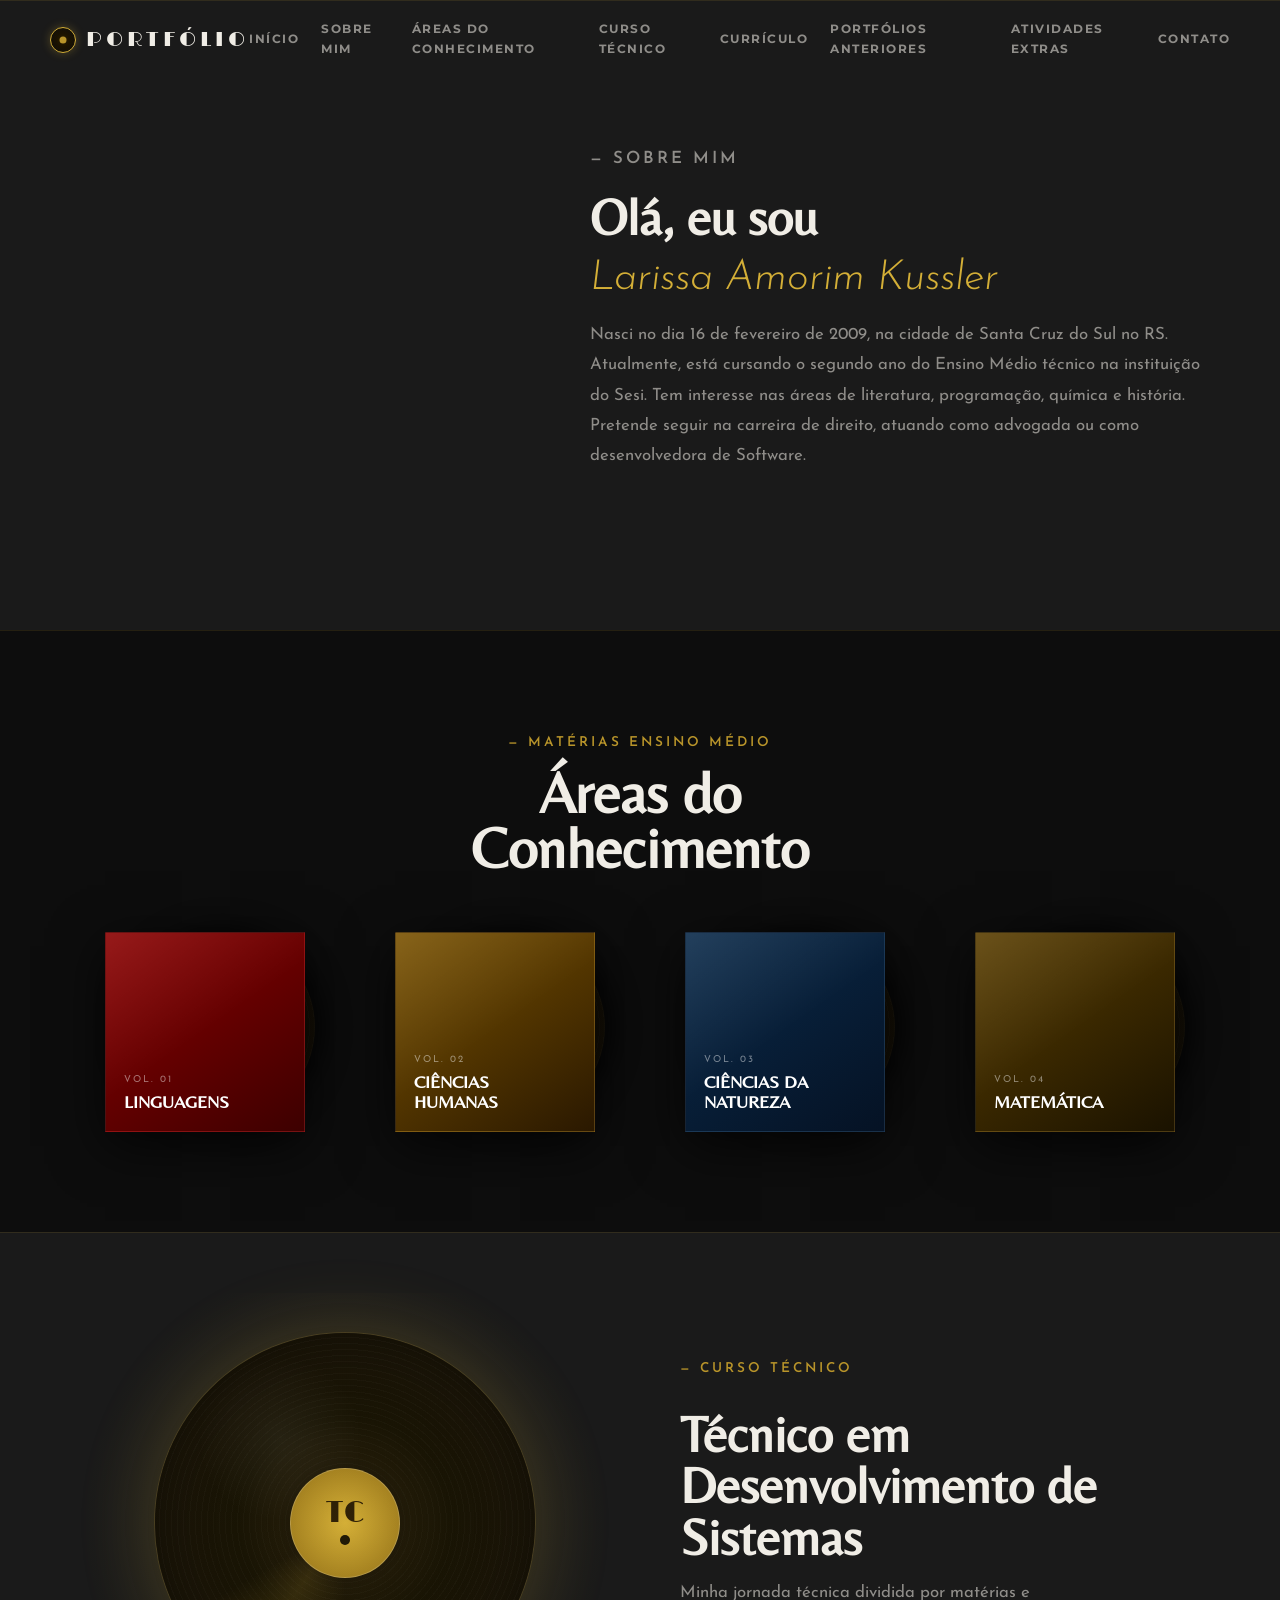
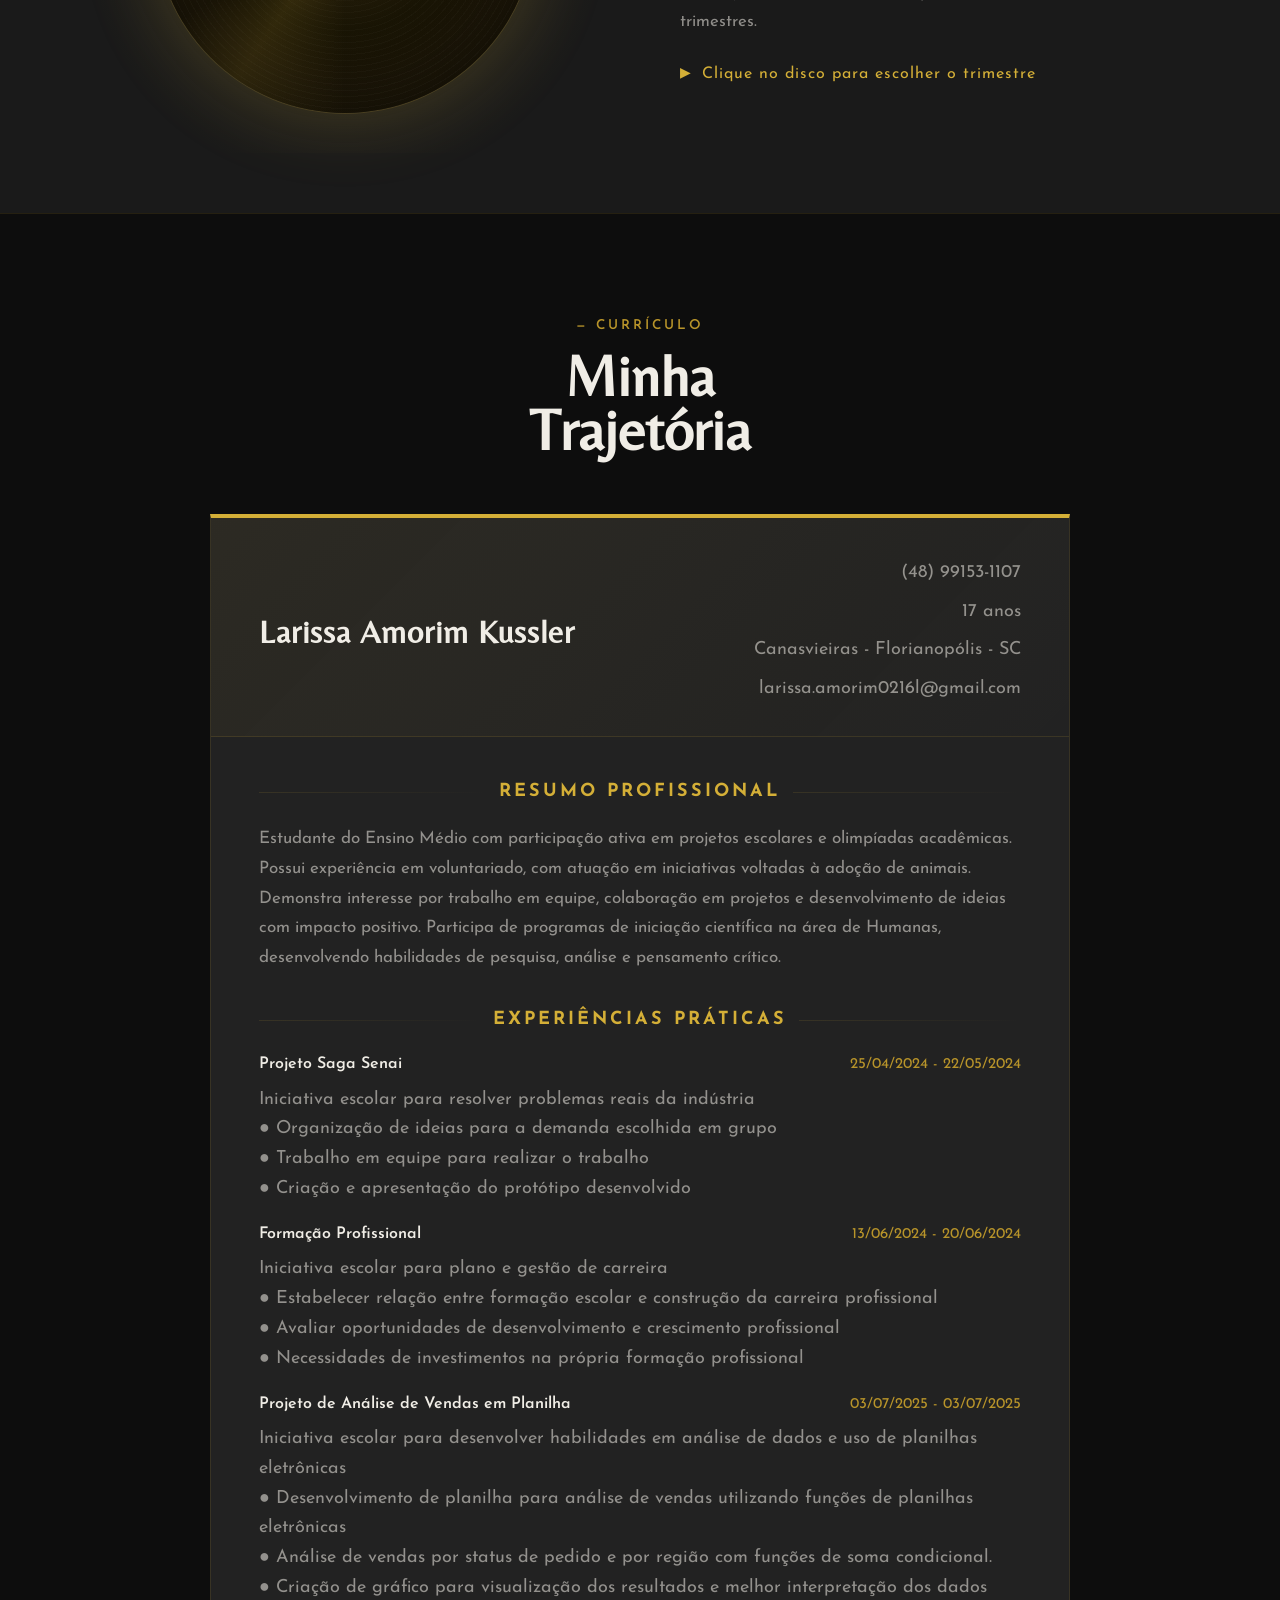
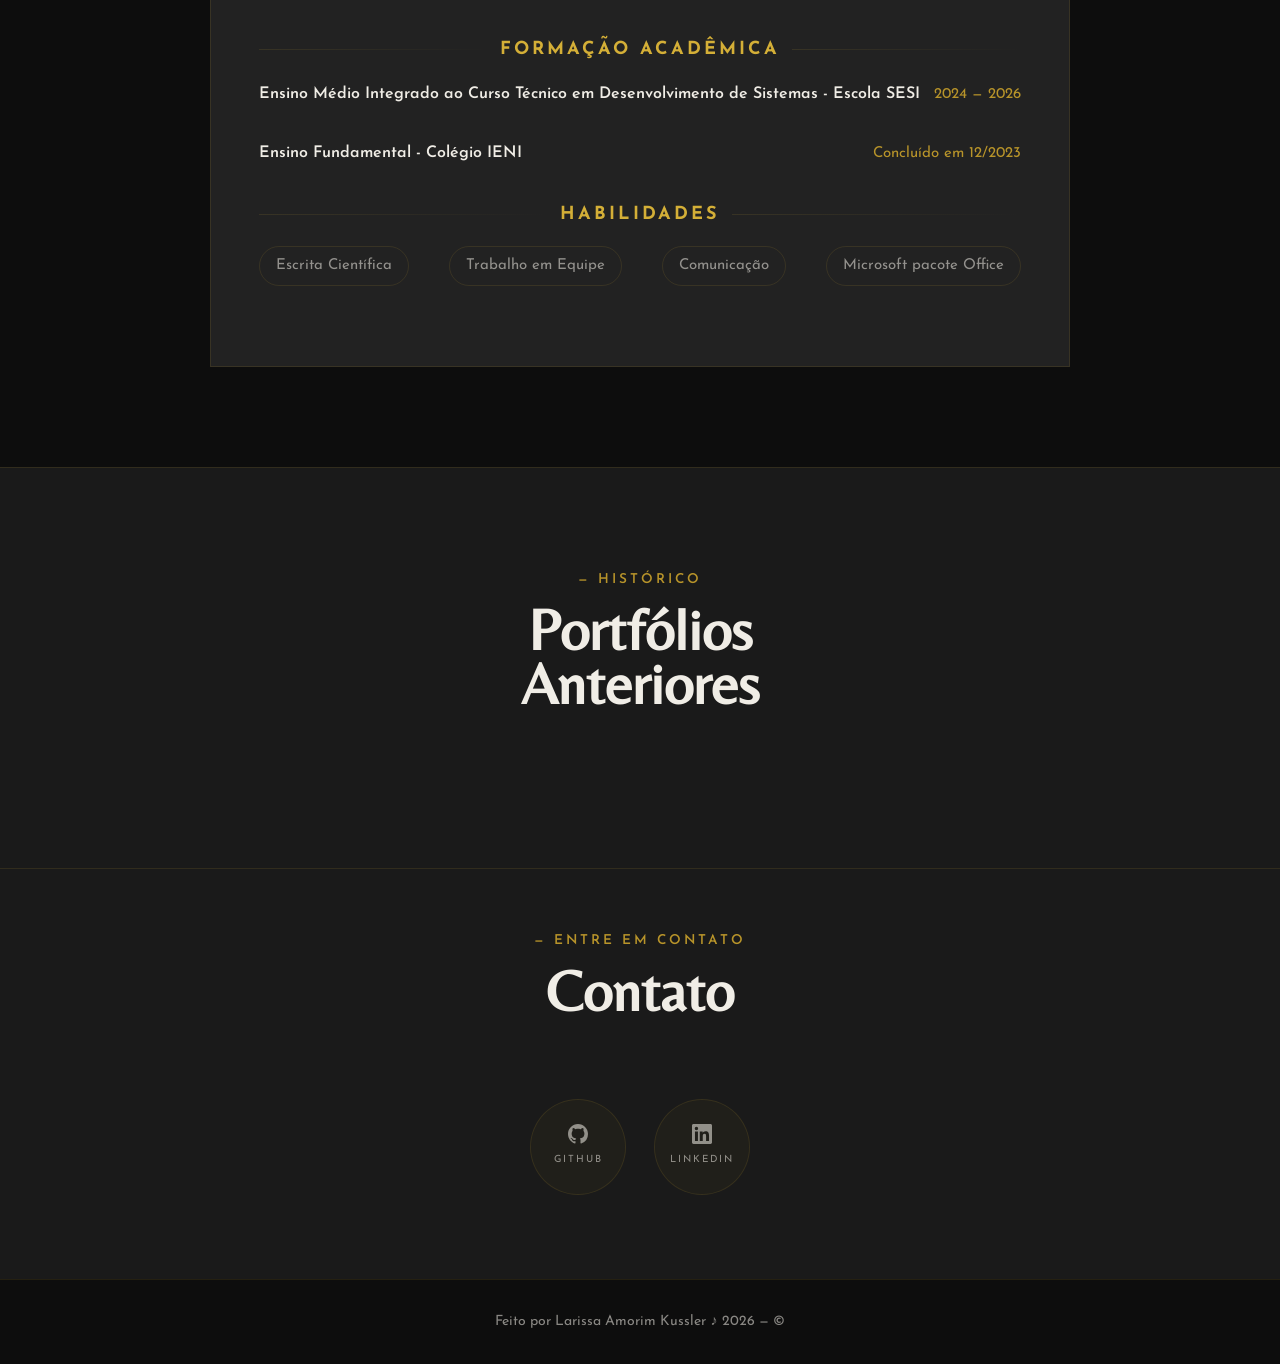
==== index.html @ 404f4276 "primeira versao" ====
<!DOCTYPE html>
<html lang="pt-BR">
<head>
    <meta charset="UTF-8">
    <meta name="viewport" content="width=device-width, initial-scale=1.0">
    <title>Portfólio | Design, Criatividade & Propósito</title>
    <link rel="preconnect" href="https://fonts.googleapis.com">
    <link href="https://fonts.googleapis.com/css2?family=Limelight&family=Belleza&family=Josefin+Sans:ital,wght@0,300;0,400;0,600;1,300&family=Montserrat:wght@700;800&display=swap" rel="stylesheet">
    <link rel="stylesheet" href="style.css">
</head>
<body>

    <button id="back-to-top" title="Voltar ao topo">&#8679;</button>

    <!-- NAVBAR -->
    <header id="navbar">
        <div class="logo">
            <div class="logo-disc"></div>
            PORTFÓLIO
        </div>
        <nav class="nav-links">
            <a href="#hero">INÍCIO</a>
            <a href="#sobre">SOBRE MIM</a>
            <a href="#areas">ÁREAS DO CONHECIMENTO</a>
            <a href="#tecnico">CURSO TÉCNICO</a>
            <a href="#curriculo">CURRÍCULO</a>
            <a href="#portfolios-anteriores">PORTFÓLIOS ANTERIORES</a>
            <a href="#extras">ATIVIDADES EXTRAS</a>
            <a href="#contato">CONTATO</a>
        </nav>
    </header>


    <!-- SOBRE MIM -->
    <section id="sobre">
        <div class="sobre-left">
        </div>
        <div class="sobre-right">
            <p class="section-tag">— SOBRE MIM</p>
            <h2>Olá, eu sou<br><em>Larissa Amorim Kussler</em></h2>
            <p>Nasci no dia 16 de fevereiro de 2009, na cidade de Santa Cruz do Sul no RS. Atualmente, está cursando o segundo ano do Ensino Médio técnico na instituição do Sesi. Tem interesse nas áreas de literatura, programação, química e história. Pretende seguir na carreira de direito, atuando como advogada ou como desenvolvedora de Software.</p>
            </div>
        </div>
    </section>

    <!-- ÁREAS DO CONHECIMENTO -->
    <section id="areas">
        <div class="section-header centered">
                <p class="section-tag">— Matérias Ensino Médio</p>
            <h2>Áreas do<br>Conhecimento</h2>
        </div>
        <div class="albums-row" id="grid-areas">
            <div class="album-item" onclick="window.location.href='linguagens1tri.html'">
                <div class="album-cover" style="--c1:#8B0000;--c2:#3d0000">
                    <span class="alb-vol">VOL. 01</span>
                    <h3>LINGUAGENS</h3>
                    <div class="alb-shine"></div>
                </div>
                <div class="album-disc-hover">
                    <div class="adh-grooves"></div>
                    <div class="adh-label" style="background:#8B0000"><span>01</span><div class="adh-hole"></div></div>
                </div>
            </div>
            <div class="album-item" onclick="window.location.href='humanas1tri.html'">
                <div class="album-cover" style="--c1:#7a5200;--c2:#2a1800">
                    <span class="alb-vol">VOL. 02</span>
                    <h3>CIÊNCIAS HUMANAS</h3>
                    <div class="alb-shine"></div>
                </div>
                <div class="album-disc-hover">
                    <div class="adh-grooves"></div>
                    <div class="adh-label" style="background:#C9A95C"><span>02</span><div class="adh-hole"></div></div>
                </div>
            </div>
            <div class="album-item" onclick="window.location.href='natureza1tri.html'">
                <div class="album-cover" style="--c1:#0a2a4a;--c2:#051224">
                    <span class="alb-vol">VOL. 03</span>
                    <h3>CIÊNCIAS DA NATUREZA</h3>
                    <div class="alb-shine"></div>
                </div>
                <div class="album-disc-hover">
                    <div class="adh-grooves"></div>
                    <div class="adh-label" style="background:#0a4a7a"><span>03</span><div class="adh-hole"></div></div>
                </div>
            </div>
            <div class="album-item" onclick="window.location.href='matematica1tri.html'">
                <div class="album-cover" style="--c1:#5a3e00;--c2:#1a1200">
                    <span class="alb-vol">VOL. 04</span>
                    <h3>MATEMÁTICA</h3>
                    <div class="alb-shine"></div>
                </div>
                <div class="album-disc-hover">
                    <div class="adh-grooves"></div>
                    <div class="adh-label" style="background:#D4AF37"><span>04</span><div class="adh-hole"></div></div>
                </div>
            </div>
        </div>
    </section>

    <!-- CURSO TÉCNICO -->
    <section id="tecnico">
        <div class="tecnico-hero-layout">
            <div class="tecnico-hero-disc-wrap">
                <div class="tecnico-hero-disc" id="tecnico-hero-disc">
                    <div class="tdisc-grooves"></div>
                    <div class="tdisc-groove-highlight"></div>
                    <div class="tecnico-hero-label">
                        <span class="tecnico-hero-num">TC</span>
                        <div class="tecnico-hero-hole"></div>
                    </div>
                </div>
                <div class="tecnico-disc-glow"></div>
            </div>
            <div class="tecnico-hero-text">
                <p class="section-tag">— CURSO TÉCNICO</p>
                <h2 class="tecnico-hero-title">Técnico em<br>Desenvolvimento de Sistemas</h2>
                <p class="tecnico-hero-desc">Minha jornada técnica dividida por matérias e trimestres.</p>
                <p class="tecnico-hero-hint">
                    <span class="hint-icon">▶</span>
                    Clique no disco para escolher o trimestre
                </p>
            </div>
        </div>
    </section>

    <!-- CURRÍCULO -->
    <section id="curriculo">
        <div class="section-header centered">
            <p class="section-tag">— CURRÍCULO</p>
            <h2>Minha<br>Trajetória</h2>
        </div>
        <div class="curriculo-resume">
            <div class="resume-header">
                <div class="resume-header-left">
                    <div>
                        <h3 class="resume-name">Larissa Amorim Kussler<br></h3>
                    </div>
                </div>
                <div class="resume-header-right">
                    <div class="resume-contact-item"><span class="rc-icon"></span> (48) 99153-1107</div>
                    <div class="resume-contact-item"><span class="rc-icon"></span> 17 anos</div>
                    <div class="resume-contact-item"><span class="rc-icon"></span> Canasvieiras - Florianopólis - SC</div>
                    <div class="resume-contact-item"><span class="rc-icon"></span> larissa.amorim0216l@gmail.com</div>
                </div>
            </div>
            <div class="resume-body">
                <div class="resume-col-left">
                    <div class="resume-section">
                        <h4 class="resume-section-title"><span class="rs-line"></span>RESUMO PROFISSIONAL<span class="rs-line"></span></h4>
                        <p>Estudante do Ensino Médio com participação ativa em projetos escolares e olimpíadas acadêmicas. Possui 
experiência em voluntariado, com atuação em iniciativas voltadas à adoção de animais. Demonstra interesse por 
trabalho em equipe, colaboração em projetos e desenvolvimento de ideias com impacto positivo. Participa de 
programas de iniciação científica na área de Humanas, desenvolvendo habilidades de pesquisa, análise e pensamento 
crítico. </p>
                    </div>
                    <div class="resume-section">
                        <h4 class="resume-section-title"><span class="rs-line"></span>EXPERIÊNCIAs PRÁTICAS<span class="rs-line"></span></h4>
                        <div class="resume-exp-item">
                            <div class="resume-exp-header">
                                <strong>Projeto Saga Senai</strong>
                                <span class="resume-exp-year">25/04/2024 - 22/05/2024 </span>
                            </div>
                            <p>Iniciativa escolar para resolver problemas reais da indústria</p>
                            <p>● Organização de ideias para a demanda escolhida em grupo</p>
                            <p>● Trabalho em equipe para realizar o trabalho</p>
                            <p>● Criação e apresentação do protótipo desenvolvido</p>
                        </div>
                        <div class="resume-exp-item">
                            <div class="resume-exp-header">
                                <strong>Formação Profissional</strong>
                                <span class="resume-exp-year">13/06/2024 - 20/06/2024</span>
                            </div>
                        <p>Iniciativa escolar para plano e gestão de carreira </p>
                        <p>● Estabelecer relação entre formação escolar e construção da carreira profissional </p>
                        <p>● Avaliar oportunidades de desenvolvimento e crescimento profissional</p>
                        <p>● Necessidades de investimentos na própria formação profissional</p>
                    </div>
                    <div class="resume-exp-item">
                            <div class="resume-exp-header">
                                <strong>Projeto de Análise de Vendas em Planilha</strong>
                                <span class="resume-exp-year"> 03/07/2025 - 03/07/2025</span>
                            </div>
                        <p>Iniciativa escolar para desenvolver habilidades em análise de dados e uso de planilhas eletrônicas</p>
                        <p>● Desenvolvimento de planilha para análise de vendas utilizando funções de planilhas eletrônicas</p>
                        <p>● Análise de vendas por status de pedido e por região com funções de soma condicional.</p>
                        <p>● Criação de gráfico para visualização dos resultados e melhor interpretação dos dados</p>
                    </div>
                    </div>
                    <div class="resume-section">
                        <h4 class="resume-section-title"><span class="rs-line"></span>FORMAÇÃO ACADÊMICA<span class="rs-line"></span></h4>
                        <div class="resume-exp-item">
                            <div class="resume-exp-header">
                                <strong>Ensino Médio Integrado ao Curso Técnico em Desenvolvimento de Sistemas  - Escola SESI</strong>
                                <span class="resume-exp-year">2024 — 2026</span>
                            </div>
                        </div>
                    </div>
                                        <div class="resume-section">
                        <div class="resume-exp-item">
                            <div class="resume-exp-header">
                                <strong>Ensino Fundamental - Colégio IENI</strong>
                                <span class="resume-exp-year">Concluído em 12/2023</span>
                            </div>
                        </div>
                    </div>
                    <div class="resume-section">
                        <h4 class="resume-section-title"><span class="rs-line"></span>HABILIDADES<span class="rs-line"></span></h4>
                        <div class="resume-skills-grid">
                            <span>Escrita Científica </span>
                            <span>Trabalho em Equipe</span>
                            <span>Comunicação</span>
                            <span>Microsoft pacote Office</span>
                        </div>
                    </div>
                </div>
            </div>
        </div>
    </section>

    <!-- PORTFÓLIOS ANTERIORES -->
    <section id="portfolios-anteriores">
        <div class="section-header centered">
            <p class="section-tag">— HISTÓRICO</p>
            <h2>Portfólios<br>Anteriores</h2>
     
        </div>
    </section>

   
    <!-- CONTATO -->
    <section id="contato">
        <div class="section-header centered">
            <p class="section-tag">— ENTRE EM CONTATO</p>
            <h2>Contato</h2>
        </div>
        <div class="social-circles">
            <a href="https://github.com/Lari0216" target="_blank" class="social-circle" title="GitHub">
                <svg viewBox="0 0 24 24" fill="currentColor"><path d="M12 0C5.37 0 0 5.37 0 12c0 5.31 3.435 9.795 8.205 11.385.6.105.825-.255.825-.57 0-.285-.015-1.23-.015-2.235-3.015.555-3.795-.735-4.035-1.41-.135-.345-.72-1.41-1.23-1.695-.42-.225-1.02-.78-.015-.795.945-.015 1.62.87 1.845 1.23 1.08 1.815 2.805 1.305 3.495.99.105-.78.42-1.305.765-1.605-2.67-.3-5.46-1.335-5.46-5.925 0-1.305.465-2.385 1.23-3.225-.12-.3-.54-1.53.12-3.18 0 0 1.005-.315 3.3 1.23.96-.27 1.98-.405 3-.405s2.04.135 3 .405c2.295-1.56 3.3-1.23 3.3-1.23.66 1.65.24 2.88.12 3.18.765.84 1.23 1.905 1.23 3.225 0 4.605-2.805 5.625-5.475 5.925.435.375.81 1.095.81 2.22 0 1.605-.015 2.895-.015 3.3 0 .315.225.69.825.57A12.02 12.02 0 0 0 24 12c0-6.63-5.37-12-12-12z"/></svg>
                <span>GitHub</span>
            </a>
            <a href="https://www.linkedin.com/in/larissa-amorim-kussler-7534a0365/" target="_blank" class="social-circle" title="LinkedIn">
                <svg viewBox="0 0 24 24" fill="currentColor"><path d="M20.447 20.452h-3.554v-5.569c0-1.328-.027-3.037-1.852-3.037-1.853 0-2.136 1.445-2.136 2.939v5.667H9.351V9h3.414v1.561h.046c.477-.9 1.637-1.85 3.37-1.85 3.601 0 4.267 2.37 4.267 5.455v6.286zM5.337 7.433a2.062 2.062 0 0 1-2.063-2.065 2.064 2.064 0 1 1 2.063 2.065zm1.782 13.019H3.555V9h3.564v11.452zM22.225 0H1.771C.792 0 0 .774 0 1.729v20.542C0 23.227.792 24 1.771 24h20.451C23.2 24 24 23.227 24 22.271V1.729C24 .774 23.2 0 22.222 0h.003z"/></svg>
                <span>LinkedIn</span>
            </a>
    
            </a>
        </div>
    </section>

    <footer>
        <div class="footer-inner">
            <p>Feito por Larissa Amorim Kussler &#9834; 2026 — &copy; </p>
        </div>
    </footer>

    <!-- OVERLAY: ESCOLHA DO TRIMESTRE (3 discos) -->
    <div id="trimestre-escolha-overlay" class="overlay-hidden">
        <div class="trim-escolha-bg"></div>
        <div class="ov-navbar">
            <div class="logo">
                <div class="logo-disc"></div>
                PORTFÓLIO
            </div>
            <nav class="ov-nav-links">
                <a href="#hero"   onclick="closeAllOverlays()">INÍCIO</a>
                <a href="#sobre"  onclick="closeAllOverlays()">SOBRE MIM</a>
                <a href="#areas"  onclick="closeAllOverlays()">ÁREAS</a>
                <a href="#tecnico" onclick="closeAllOverlays()">CURSO TÉCNICO</a>
                <a href="#curriculo" onclick="closeAllOverlays()">CURRÍCULO</a>
                <a href="#portfolios-anteriores" onclick="closeAllOverlays()">PORTFÓLIOS ANTERIORES</a>
                <a href="#extras" onclick="closeAllOverlays()">ATIVIDADES EXTRAS</a>
                <a href="#contato" onclick="closeAllOverlays()">CONTATO</a>
            </nav>
        </div>
        <button class="ov-back-btn" id="close-trim-escolha">&#8592; VOLTAR</button>
        <div class="trim-escolha-content">
            <p class="section-tag" style="text-align:center;margin-bottom:12px">— CURSO TÉCNICO</p>
            <h2 class="trim-escolha-title">ESCOLHA O TRIMESTRE</h2>
            <div class="trim-wave-deco"></div>
            <div class="trim-discs-row">
                <div class="trim-disc-item" data-trim="1">
                    <div class="trim-disc">
                        <div class="tdisc-grooves"></div>
                        <div class="tdisc-groove-highlight"></div>
                        <div class="trim-disc-label-center" style="background:radial-gradient(circle,#8B0000,#3a0000)">
                            <span class="trim-disc-num">01</span>
                            <div class="trim-disc-hole"></div>
                        </div>
                    </div>
                    <p class="trim-disc-label-text">1° TRIMESTRE</p>
                </div>
                <div class="trim-disc-item" data-trim="2">
                    <div class="trim-disc">
                        <div class="tdisc-grooves"></div>
                        <div class="tdisc-groove-highlight"></div>
                        <div class="trim-disc-label-center" style="background:radial-gradient(circle,#C9A95C,#8B6914)">
                            <span class="trim-disc-num">02</span>
                            <div class="trim-disc-hole"></div>
                        </div>
                    </div>
                    <p class="trim-disc-label-text">2° TRIMESTRE</p>
                </div>
                <div class="trim-disc-item" data-trim="3">
                    <div class="trim-disc">
                        <div class="tdisc-grooves"></div>
                        <div class="tdisc-groove-highlight"></div>
                        <div class="trim-disc-label-center" style="background:radial-gradient(circle,#D4AF37,#8B6914)">
                            <span class="trim-disc-num">03</span>
                            <div class="trim-disc-hole"></div>
                        </div>
                    </div>
                    <p class="trim-disc-label-text">3° TRIMESTRE</p>
                </div>
            </div>
        </div>
    </div>

    <!-- OVERLAY: MATÉRIAS + ATIVIDADES -->
    <div id="materias-overlay" class="overlay-hidden">
        <div class="mats-bg"></div>
        <div class="ov-navbar">
            <div class="logo">
                <div class="logo-disc"></div>
                PORTFÓLIO
            </div>
            <nav class="ov-nav-links">
                <a href="#hero"   onclick="closeAllOverlays()">INÍCIO</a>
                <a href="#sobre"  onclick="closeAllOverlays()">SOBRE MIM</a>
                <a href="#areas"  onclick="closeAllOverlays()">ÁREAS</a>
                <a href="#tecnico" onclick="closeAllOverlays()">CURSO TÉCNICO</a>
                <a href="#curriculo" onclick="closeAllOverlays()">CURRÍCULO</a>
                <a href="#portfolios-anteriores" onclick="closeAllOverlays()">PORTFÓLIOS ANTERIORES</a>
                <a href="#extras" onclick="closeAllOverlays()">ATIVIDADES EXTRAS</a>
                <a href="#contato" onclick="closeAllOverlays()">CONTATO</a>
            </nav>
        </div>
        <button class="ov-back-btn" id="close-materias">&#8592; VOLTAR</button>
        <div class="mats-layout">
            <div class="mats-left">
                <p class="mats-trimestre-label" id="mats-trimestre-label">1° TRIMESTRE</p>
                <p class="section-tag" style="margin-bottom:20px">MATÉRIAS</p>
                <div class="mats-subject-list">
                    <div class="mats-subject active" data-subject-index="0">
                        <span class="mats-subject-num">01</span>
                        <span class="mats-subject-name">Modelagem de Sistemas</span>
                    </div>
                    <div class="mats-subject" data-subject-index="1">
                        <span class="mats-subject-num">02</span>
                        <span class="mats-subject-name">Banco de Dados</span>
                    </div>
                    <div class="mats-subject" data-subject-index="2">
                        <span class="mats-subject-num">03</span>
                        <span class="mats-subject-name">IoT</span>
                    </div>
                </div>
            </div>
            <div class="mats-center">
                <div class="mats-vinyl" id="mats-vinyl">
                    <div class="tdisc-grooves"></div>
                    <div class="tdisc-groove-highlight"></div>
                    <div class="mats-vinyl-label" id="mats-vinyl-label">
                        <div class="mats-vinyl-hole"></div>
                    </div>
                </div>
            </div>
            <div class="mats-right">
                <p class="section-tag" style="margin-bottom:8px">MATÉRIA SELECIONADA</p>
                <h3 class="mats-selected-title" id="mats-selected-title">Modelagem de Sistemas</h3>
                <p class="mats-selected-hint">Clique na atividade para vê-la.</p>
                <p class="section-tag" style="margin-top:24px;margin-bottom:12px">ATIVIDADES</p>
                <div class="mats-activities-list" id="mats-activities-list">
                    <div class="mats-activity-item" data-activity="0"><span class="mats-act-icon"></span><span>01. S.A MODELAGEM DE SISTEMAS</span></div>
                    <div class="mats-activity-item" data-activity="1"><span class="mats-act-icon"></span><span>02. GRAND</span></div>
                </div>
            </div>
        </div>
    </div>

    <!-- OVERLAY: CARROSSEL DE ATIVIDADE -->
    <div id="atividade-overlay" class="overlay-hidden">
        <div class="ov-navbar">
            <div class="logo">
                <div class="logo-disc"></div>
                PORTFÓLIO
            </div>
            <nav class="ov-nav-links">
                <a href="#hero"   onclick="closeAllOverlays()">INÍCIO</a>
                <a href="#sobre"  onclick="closeAllOverlays()">SOBRE MIM</a>
                <a href="#areas"  onclick="closeAllOverlays()">ÁREAS</a>
                <a href="#tecnico" onclick="closeAllOverlays()">CURSO TÉCNICO</a>
                <a href="#curriculo" onclick="closeAllOverlays()">CURRÍCULO</a>
                <a href="#portfolios-anteriores" onclick="closeAllOverlays()">PORTFÓLIOS ANTERIORES</a>
                <a href="#extras" onclick="closeAllOverlays()">ATIVIDADES EXTRAS</a>
                <a href="#contato" onclick="closeAllOverlays()">CONTATO</a>
            </nav>
        </div>
        <button class="ov-back-btn" id="close-atividade">&#8592; VOLTAR</button>
        <div class="atv-carousel-layout">
            <button class="atv-nav-btn" id="atv-prev">&#8249;</button>
            <div class="atv-slide-wrap">
                <div class="atv-slide" id="atv-slide">
                    <div class="atv-header">
                        <span class="atv-tag" id="atv-tag">ATIVIDADE 01</span>
                        <h2 class="atv-title" id="atv-title">S.A. MODELAGEM DE SISTEMAS</h2>
                        <p class="atv-desc" id="atv-desc">Desenvolvi o diagrama de Casos de Uso do sistema segundo as regras de modelagem orientada a objetos.</p>
                    </div>
                    <div class="atv-image-area">
                        <div class="atv-image-placeholder">
                            <span>Imagem da Atividade</span>
                            <small>Adicione sua imagem aqui</small>
                        </div>
                    </div>
                </div>
            </div>
            <button class="atv-nav-btn" id="atv-next">&#8250;</button>
        </div>
        <div class="atv-footer">
            <div class="atv-counter" id="atv-counter">1 / 6</div>
            <div class="atv-dots-row" id="atv-dots"></div>
        </div>
    </div>

    <!-- OVERLAY: PLAYER (Ensino Médio) -->
    <div id="album-overlay" class="overlay-hidden">
        <div class="ov-navbar">
            <div class="logo">
                <div class="logo-disc"></div>
                PORTFÓLIO
            </div>
            <nav class="ov-nav-links">
                <a href="#hero"   onclick="closeAllOverlays()">INÍCIO</a>
                <a href="#sobre"  onclick="closeAllOverlays()">SOBRE MIM</a>
                <a href="#areas"  onclick="closeAllOverlays()">ÁREAS</a>
                <a href="#tecnico" onclick="closeAllOverlays()">CURSO TÉCNICO</a>
                <a href="#curriculo" onclick="closeAllOverlays()">CURRÍCULO</a>
                <a href="#portfolios-anteriores" onclick="closeAllOverlays()">PORTFÓLIOS ANTERIORES</a>
                <a href="#extras" onclick="closeAllOverlays()">ATIVIDADES EXTRAS</a>
                <a href="#contato" onclick="closeAllOverlays()">CONTATO</a>
            </nav>
        </div>
        <div class="player-layout">
            <div class="player-left">
                <div class="player-cover-wrap">
                    <div class="player-vinyl" id="player-vinyl">
                        <div class="vinyl-grooves"></div>
                        <div class="vinyl-groove-highlight"></div>
                        <div class="player-vinyl-label" id="player-vinyl-label"></div>
                    </div>
                    <div class="player-sleeve" id="player-sleeve"></div>
                </div>
                <button id="close-album">&#10005; FECHAR</button>
            </div>
            <div class="player-right">
                <p class="player-cat" id="player-cat">Ensino Médio</p>
                <h2 id="player-title">LINGUAGENS</h2>
                <p class="player-subtitle">Selecione um trimestre</p>
                <ul class="tracklist">
                    <li class="track-item" data-track="1">
                        <span class="track-num">01</span>
                        <div class="track-info"><strong>1° Trimestre</strong><span>Conteúdos e atividades</span></div>
                        <span class="track-arrow">&#8594;</span>
                    </li>
                    <li class="track-item" data-track="2">
                        <span class="track-num">02</span>
                        <div class="track-info"><strong>2° Trimestre</strong><span>Conteúdos e atividades</span></div>
                        <span class="track-arrow">&#8594;</span>
                    </li>
                    <li class="track-item" data-track="3">
                        <span class="track-num">03</span>
                        <div class="track-info"><strong>3° Trimestre</strong><span>Conteúdos e atividades</span></div>
                        <span class="track-arrow">&#8594;</span>
                    </li>
                </ul>
                <div class="player-bar"><div class="player-bar-fill" id="player-bar-fill"></div></div>
            </div>
        </div>
    </div>

    <!-- OVERLAY: TRIMESTRE (Ensino Médio) -->
    <div id="trimestre-overlay" class="overlay-hidden">
        <div class="ov-navbar">
            <div class="logo">
                <div class="logo-disc"></div>
                PORTFÓLIO
            </div>
            <nav class="ov-nav-links">
                <a href="#hero"   onclick="closeAllOverlays()">INÍCIO</a>
                <a href="#sobre"  onclick="closeAllOverlays()">SOBRE MIM</a>
                <a href="#areas"  onclick="closeAllOverlays()">ÁREAS</a>
                <a href="#tecnico" onclick="closeAllOverlays()">CURSO TÉCNICO</a>
                <a href="#curriculo" onclick="closeAllOverlays()">CURRÍCULO</a>
                <a href="#portfolios-anteriores" onclick="closeAllOverlays()">PORTFÓLIOS ANTERIORES</a>
                <a href="#extras" onclick="closeAllOverlays()">ATIVIDADES EXTRAS</a>
                <a href="#contato" onclick="closeAllOverlays()">CONTATO</a>
            </nav>
        </div>
        <button class="ov-back-btn" id="close-trimestre">&#8592; VOLTAR</button>
        <div class="trimestre-content">
            <h2 id="trimestre-title">1° Trimestre</h2>
            <p id="trimestre-subject"></p>
            <div class="atividades-grid">
                <div class="ativ-card"><span class="ativ-num">01</span><h4>Atividade 1</h4><p>Descrição da atividade ou projeto desenvolvido neste período.</p></div>
                <div class="ativ-card"><span class="ativ-num">02</span><h4>Atividade 2</h4><p>Descrição da atividade ou projeto desenvolvido neste período.</p></div>
                <div class="ativ-card"><span class="ativ-num">03</span><h4>Trabalho Final</h4><p>Descrição do trabalho ou avaliação principal do trimestre.</p></div>
            </div>
        </div>
    </div>

    <script src="script.js"></script>
</body>
</html>
---- style.css ----
/* ═══════════════════════════════════════════════
   VARIÁVEIS & RESET
═══════════════════════════════════════════════ */
:root {
    --bg:    #0D0D0D;
    --bg2:   #141414;
    --bg3:   #1A1A1A;
    --gold:  #D4AF37;
    --gold2: #C9A95C;
    --gold3: #f0d060;
    --fg:    #F0EDE6;
    --muted: #888888;
    --border: rgba(212,175,55,0.15);
    --font-display: 'Limelight', cursive;
    --font-section: 'Belleza', sans-serif;
    --font-body:    'Josefin Sans', sans-serif;
    --font-btn:     'Montserrat', sans-serif;
}

*, *::before, *::after { margin:0; padding:0; box-sizing:border-box; }
html { scroll-behavior:smooth; }
body { background:var(--bg); color:var(--fg); font-family:var(--font-body); overflow-x:hidden; font-size:16px; }
a { text-decoration:none; color:inherit; }

/* ═══════════════════════════════════════════════
   VOLTAR AO TOPO
═══════════════════════════════════════════════ */
#back-to-top {
    position:fixed; bottom:32px; right:32px; z-index:600;
    width:48px; height:48px; border-radius:50%;
    background:var(--gold); color:#000;
    font-size:1.5rem; border:none; cursor:pointer;
    display:flex; align-items:center; justify-content:center;
    box-shadow:0 4px 20px rgba(212,175,55,.4);
    opacity:0; transform:translateY(20px);
    transition:opacity .4s, transform .4s;
    font-family:var(--font-btn);
}
#back-to-top.visible { opacity:1; transform:translateY(0); }
#back-to-top:hover   { background:var(--gold2); transform:translateY(-4px); }

/* ═══════════════════════════════════════════════
   NAVBAR
═══════════════════════════════════════════════ */
#navbar {
    position:fixed; top:0; left:0; width:100%; z-index:500;
    padding:20px 50px;
    display:flex; justify-content:space-between; align-items:center;
    transition:all .4s; background:transparent;
}
#navbar.scrolled {
    padding:12px 50px;
    background:rgba(13,13,13,.96);
    backdrop-filter:blur(20px);
    border-bottom:1px solid var(--border);
}
.logo {
    display:flex; align-items:center; gap:10px;
    font-family:var(--font-display); font-size:1.3rem;
    letter-spacing:4px; color:var(--fg);
}
.logo-disc {
    width:26px; height:26px; border-radius:50%;
    background:radial-gradient(circle at 38% 35%, #555, #111);
    border:2px solid var(--gold); position:relative; flex-shrink:0;
    box-shadow:0 0 10px rgba(212,175,55,.3);
}
.logo-disc::after {
    content:''; position:absolute;
    top:50%; left:50%; transform:translate(-50%,-50%);
    width:7px; height:7px; border-radius:50%; background:var(--gold);
}
.nav-links { display:flex; gap:22px; align-items:center; }
.nav-links a {
    color:var(--muted); font-family:var(--font-btn);
    font-size:.68rem; font-weight:700;
    letter-spacing:1.5px; text-transform:uppercase;
    transition:color .3s;
}
.nav-links a:hover { color:var(--gold); }

/* ═══════════════════════════════════════════════
   TIPOGRAFIA GLOBAL
═══════════════════════════════════════════════ */
.section-tag {
    font-family:var(--font-body);
    font-size:.8rem; letter-spacing:3px; text-transform:uppercase;
    color:var(--gold2); margin-bottom:12px; font-weight:600;
}
.section-header h2 {
    font-family:var(--font-section);
    font-size:clamp(2.8rem,4.5vw,4.5rem);
    line-height:.95; color:var(--fg);
}
.section-header.centered { text-align:center; margin-bottom:56px; }

/* ═══════════════════════════════════════════════
   BOTÕES
═══════════════════════════════════════════════ */
.btn-gold {
    display:inline-flex; align-items:center; gap:10px;
    padding:14px 36px; background:var(--gold); color:#000;
    font-family:var(--font-btn); font-size:1rem; font-weight:800;
    letter-spacing:2px; border:none; cursor:pointer;
    transition:all .3s; text-transform:uppercase;
}
.btn-gold:hover { background:var(--gold2); transform:translateY(-2px); }

/* ═══════════════════════════════════════════════
   HERO
═══════════════════════════════════════════════ */
#hero {
    min-height:100vh;
    display:flex; flex-direction:column;
    align-items:center; justify-content:flex-start;
    position:relative; overflow:hidden;
    text-align:center;
    padding:0 60px;
    background:var(--bg);
}
#hero::before {
    content:'';
    position:absolute; inset:0;
    background:radial-gradient(ellipse 80% 60% at 50% 40%, rgba(212,175,55,.07) 0%, transparent 70%);
    pointer-events:none;
}
.hero-content {
    position:relative; z-index:2;
    display:flex; flex-direction:column;
    align-items:center;
    padding-top:clamp(110px, 16vh, 160px);
    max-width:860px;
}
.hero-tag {
    font-family:var(--font-body);
    font-size:.8rem; letter-spacing:3px; color:var(--gold2);
    margin-bottom:20px; text-transform:uppercase;
}
.hero-title {
    font-family:var(--font-display);
    font-size:clamp(3rem,6.5vw,6.5rem);
    line-height:.9; color:var(--fg);
    margin-bottom:28px;
}
.hero-sub {
    font-family:var(--font-body);
    color:var(--muted); max-width:480px;
    line-height:1.8; margin-bottom:40px;
    font-size:1.05rem;
}

/* Disco hero: metade visível emergindo da base */
.hero-vinyl-wrap {
    position:relative; z-index:1;
    width:100%; display:flex; justify-content:center;
    margin-top:48px;
    height:clamp(220px,28vh,340px);
    overflow:hidden; flex-shrink:0;
}
.vinyl-hero-disc {
    width:620px; height:620px; border-radius:50%;
    position:absolute;
    bottom:-50%; left:50%;
    transform:translateX(-50%);
    background:
        radial-gradient(circle at 32% 28%, rgba(255,255,255,.06) 0%, transparent 25%),
        radial-gradient(circle at 50% 50%,
            #1c1608 0%, #110d05 20%, #0a0800 40%,
            #110d05 60%, #1c1608 80%, #140f06 100%);
    animation:vinylSpin 12s linear infinite;
    box-shadow:
        0 0 100px rgba(212,175,55,.15),
        0 0 0 1px rgba(212,175,55,.08),
        inset 0 0 60px rgba(0,0,0,.8);
}
.vinyl-grooves {
    position:absolute; inset:0; border-radius:50%;
    background:repeating-radial-gradient(
        circle at 50% 50%,
        transparent 0px, transparent 5px,
        rgba(255,255,255,.018) 5px, rgba(255,255,255,.018) 6px
    );
}
.vinyl-groove-highlight {
    position:absolute; inset:0; border-radius:50%;
    background:conic-gradient(
        from 200deg,
        transparent 0deg, rgba(212,175,55,.06) 18deg,
        rgba(212,175,55,.16) 38deg, transparent 65deg, transparent 360deg
    );
}
.vinyl-label {
    position:absolute; top:50%; left:50%; transform:translate(-50%,-50%);
    width:150px; height:150px; border-radius:50%;
    background:radial-gradient(circle, #2a1e00, #1a1200);
    border:1px solid rgba(212,175,55,.4);
    display:flex; flex-direction:column;
    align-items:center; justify-content:center;
    box-shadow:0 0 24px rgba(212,175,55,.25);
}
.vlabel-rpm { font-family:var(--font-display); font-size:1.6rem; color:var(--gold); }
.vlabel-sub  { font-size:.55rem; letter-spacing:3px; color:var(--muted); font-family:var(--font-body); }
.vlabel-hole { width:10px; height:10px; border-radius:50%; background:var(--bg); border:1px solid rgba(212,175,55,.3); margin-top:6px; }
 
@keyframes vinylSpin {
    from { transform:translateX(-50%) rotate(0deg); }
    to   { transform:translateX(-50%) rotate(360deg); }
}
.hero-scroll-hint {
    position:absolute; bottom:28px; left:50%; transform:translateX(-50%);
    font-family:var(--font-body);
    font-size:.7rem; letter-spacing:4px; color:var(--muted);
    animation:pulse 2.5s ease-in-out infinite; z-index:3;
}
@keyframes pulse { 0%,100%{opacity:.3} 50%{opacity:.9} }

/* ═══════════════════════════════════════════════
   SOBRE MIM
═══════════════════════════════════════════════ */
#sobre {
    min-height:70vh;
    display:grid; grid-template-columns:1fr 1.4fr;
    gap:80px; align-items:center;
    padding:120px 60px;
    background:var(--bg2);
    border-top:1px solid var(--border);
}
.foto-circle {
    width:300px; height:300px; border-radius:50%;
    border:1px solid rgba(212,175,55,.3);
    display:flex; align-items:center; justify-content:center;
    color:var(--muted); font-size:.8rem; letter-spacing:3px; text-transform:uppercase;
    background:radial-gradient(circle, rgba(212,175,55,.04), transparent);
    position:relative; font-family:var(--font-body);
}
.foto-circle::before {
    content:''; position:absolute; inset:-2px; border-radius:50%;
    background:conic-gradient(var(--gold), rgba(212,175,55,.1), var(--gold2), rgba(212,175,55,.1), var(--gold));
    animation:rotateBorder 6s linear infinite; z-index:-1;
}
@keyframes rotateBorder { to{transform:rotate(360deg);} }
.sobre-right h2 {
    font-family:var(--font-section);
    font-size:3.2rem; line-height:1.05; margin-bottom:20px;
}
.sobre-right h2 em { font-style:italic; color:var(--gold); font-family:var(--font-body); font-weight:300; font-size:2.6rem; }
.sobre-right p    { color:var(--muted); line-height:1.8; margin-bottom:16px; font-size:1.05rem; font-family:var(--font-body); }
.sobre-tags       { display:flex; flex-wrap:wrap; gap:8px; margin-top:24px; }
.sobre-tags span  {
    padding:6px 18px; border:1px solid var(--border);
    border-radius:100px; font-size:.82rem; color:var(--muted);
    letter-spacing:1px; transition:all .3s; font-family:var(--font-body);
}
.sobre-tags span:hover { border-color:var(--gold); color:var(--gold); }

/* ═══════════════════════════════════════════════
   ÁREAS DO CONHECIMENTO
═══════════════════════════════════════════════ */
#areas { padding:100px 60px; border-top:1px solid var(--border); }
.section-header { margin-bottom:50px; }

.albums-row {
    display:grid; grid-template-columns:repeat(4,1fr);
    gap:0; align-items:start; justify-items:center;
    margin-bottom:0;
}
.album-item {
    position:relative;
    width:200px;
    cursor:pointer;
    display:flex; flex-direction:column; align-items:flex-start;
}
.album-cover {
    position:relative;
    width:200px; height:200px;
    background:linear-gradient(145deg, var(--c1), var(--c2));
    border:1px solid rgba(255,255,255,.07);
    box-shadow:0 14px 50px rgba(0,0,0,.7);
    z-index:2;
    transition:transform .45s cubic-bezier(.25,1,.5,1);
    display:flex; flex-direction:column;
    justify-content:flex-end; padding:18px;
    overflow:hidden;
}
.album-cover .alb-vol  { font-size:.6rem; letter-spacing:2px; color:rgba(255,255,255,.45); margin-bottom:4px; font-family:var(--font-body); }
.album-cover h3        { font-family:var(--font-section); font-size:1.15rem; color:#fff; line-height:1.1; }
.alb-shine { position:absolute; inset:0; background:linear-gradient(145deg,rgba(255,255,255,.1) 0%,transparent 50%); pointer-events:none; }

.album-disc-hover {
    position:absolute;
    right:-10px; top:0;
    transform:translateX(0px);
    width:190px; height:190px; border-radius:50%;
    background:
        radial-gradient(circle at 33% 28%, rgba(255,255,255,.05) 0%, transparent 22%),
        radial-gradient(circle at 50% 50%,
            #1c1608 0%, #110d05 20%, #090700 40%,
            #110d05 60%, #1c1608 100%);
    box-shadow:3px 0 30px rgba(0,0,0,.85);
    z-index:1;
    transition:transform .45s cubic-bezier(.25,1,.5,1);
    overflow:hidden;
}
.adh-grooves {
    position:absolute; inset:0; border-radius:50%;
    background:repeating-radial-gradient(
        circle at 50% 50%,
        transparent 0px, transparent 4px,
        rgba(255,255,255,.018) 4px, rgba(255,255,255,.018) 5px
    );
}
.adh-label {
    position:absolute; top:50%; left:50%; transform:translate(-50%,-50%);
    width:54px; height:54px; border-radius:50%;
    display:flex; flex-direction:column;
    align-items:center; justify-content:center; gap:3px;
}
.adh-label span { font-family:var(--font-display); font-size:1.1rem; color:#fff; line-height:1; }
.adh-hole { width:8px; height:8px; border-radius:50%; background:#0D0D0D; }

/* Subtítulo abaixo de cada álbum — centralizado */
.album-subtitle {
    width:200px;
    text-align:center;
    font-family:var(--font-body);
    font-size:.82rem; color:var(--muted);
    line-height:1.5; margin-top:14px;
    padding:0 4px;
}

.album-item:hover .album-cover       { transform:translateX(-18px); }
.album-item:hover .album-disc-hover  { transform:translateX(80px); }
.album-item:hover { z-index:10; }

/* ═══════════════════════════════════════════════
   CURSO TÉCNICO — disco grande + texto
═══════════════════════════════════════════════ */
#tecnico {
    padding:100px 60px;
    background:var(--bg2);
    border-top:1px solid var(--border);
}
.tecnico-hero-layout {
    display:grid; grid-template-columns:1fr 1fr;
    gap:80px; align-items:center;
    max-width:1100px; margin:0 auto;
}
.tecnico-hero-disc-wrap {
    position:relative;
    display:flex; align-items:center; justify-content:center;
}
.tecnico-disc-glow {
    position:absolute; inset:-40px;
    background:radial-gradient(circle, rgba(212,175,55,.12) 0%, transparent 70%);
    pointer-events:none;
}
.tecnico-hero-disc {
    width:380px; height:380px; border-radius:50%;
    position:relative; cursor:pointer;
    background:
        radial-gradient(circle at 33% 28%, rgba(255,255,255,.06) 0%, transparent 22%),
        radial-gradient(circle at 50% 50%,
            #1c1608 0%, #110d05 20%, #0a0800 40%,
            #110d05 60%, #1c1608 80%, #140f06 100%);
    animation:tDiscSpin 16s linear infinite;
    box-shadow:
        0 0 80px rgba(212,175,55,.2),
        0 0 0 1px rgba(212,175,55,.15),
        inset 0 0 50px rgba(0,0,0,.7);
    transition:box-shadow .4s;
}
.tecnico-hero-disc:hover {
    box-shadow:
        0 0 120px rgba(212,175,55,.35),
        0 0 0 2px rgba(212,175,55,.4),
        inset 0 0 50px rgba(0,0,0,.7);
}
@keyframes tDiscSpin { from{transform:rotate(0deg);} to{transform:rotate(360deg);} }

.tecnico-hero-label {
    position:absolute; top:50%; left:50%; transform:translate(-50%,-50%);
    width:110px; height:110px; border-radius:50%;
    background:radial-gradient(circle, #D4AF37, #8B6914);
    display:flex; flex-direction:column;
    align-items:center; justify-content:center; gap:6px;
    border:1px solid rgba(255,255,255,.2);
    box-shadow:0 0 20px rgba(0,0,0,.5);
}
.tecnico-hero-num {
    font-family:var(--font-display); font-size:1.8rem;
    color:#1a0e00; line-height:1;
}
.tecnico-hero-hole {
    width:10px; height:10px; border-radius:50%;
    background:#0a0700; border:1px solid rgba(0,0,0,.4);
}

.tdisc-grooves {
    position:absolute; inset:0; border-radius:50%;
    background:repeating-radial-gradient(
        circle at 50% 50%,
        transparent 0px, transparent 5px,
        rgba(255,255,255,.018) 5px, rgba(255,255,255,.018) 6px
    );
}
.tdisc-groove-highlight {
    position:absolute; inset:0; border-radius:50%;
    background:conic-gradient(
        from 180deg,
        transparent 0deg, rgba(212,175,55,.05) 15deg,
        rgba(212,175,55,.13) 35deg, transparent 60deg, transparent 360deg
    );
}

.tecnico-hero-text { display:flex; flex-direction:column; gap:16px; }
.tecnico-hero-title {
    font-family:var(--font-section);
    font-size:clamp(3rem,4vw,4.5rem);
    color:var(--fg); line-height:1;
}
.tecnico-hero-desc {
    font-family:var(--font-body);
    color:var(--muted); font-size:1.05rem;
    line-height:1.75; max-width:420px;
}
.tecnico-hero-hint {
    display:inline-flex; align-items:center; gap:10px;
    font-family:var(--font-body);
    color:var(--gold); font-size:1rem;
    letter-spacing:1px; margin-top:8px;
    animation:pulse 2.5s ease-in-out infinite;
}
.hint-icon { font-size:.9rem; }

/* ═══════════════════════════════════════════════
   CURRÍCULO — estilo CV profissional
═══════════════════════════════════════════════ */
#curriculo { padding:100px 60px; border-top:1px solid var(--border); }
.curriculo-resume {
    max-width:860px; margin:0 auto;
    background:var(--bg3);
    border:1px solid var(--border);
    border-top:4px solid var(--gold);
}
.resume-header {
    display:flex; justify-content:space-between; align-items:center;
    padding:40px 48px 32px;
    border-bottom:1px solid var(--border);
    background:linear-gradient(135deg, rgba(212,175,55,.06), transparent);
}
.resume-header-left { display:flex; align-items:center; gap:24px; }
.resume-photo-placeholder {
    width:72px; height:72px; border-radius:4px;
    background:rgba(212,175,55,.1);
    border:1px solid var(--border);
    display:flex; align-items:center; justify-content:center;
    font-size:.65rem; color:var(--muted); letter-spacing:2px;
    font-family:var(--font-body); flex-shrink:0;
}
.resume-name {
    font-family:var(--font-section);
    font-size:2rem; color:var(--fg); line-height:1.1;
    letter-spacing:1px;
}
.resume-name span { color:var(--gold); }
.resume-role {
    font-family:var(--font-body);
    font-size:15px; color:var(--muted);
    letter-spacing:2px; text-transform:uppercase;
    margin-top:4px;
}
.resume-header-right {
    display:flex; flex-direction:column; gap:8px; align-items:flex-end;
}
.resume-contact-item {
    font-family:var(--font-body);
    font-size:18px; color:var(--muted);
    display:flex; align-items:center; gap:8px;
}
.rc-icon { font-size:1rem; }

.resume-body { padding:40px 48px 48px; }
.resume-section { margin-bottom:32px; }
.resume-section-title {
    font-family:var(--font-body);
    font-size:18px; font-weight:700;
    letter-spacing:3px; color:var(--gold);
    text-transform:uppercase;
    display:flex; align-items:center; gap:12px;
    margin-bottom:16px;
}
.rs-line {
    flex:1; height:1px;
    background:linear-gradient(90deg, var(--border), transparent);
    display:block;
}
.resume-section p {
    font-family:var(--font-body);
    font-size:17px; color:var(--muted); line-height:1.75;
}
.resume-exp-item { margin-bottom:18px; }
.resume-exp-header {
    display:flex; justify-content:space-between; align-items:baseline;
    margin-bottom:6px;
}
.resume-exp-header strong {
    font-family:var(--font-body);
    font-size:16px; color:var(--fg); font-weight:600;
}
.resume-exp-year {
    font-family:var(--font-body);
    font-size:15px; color:var(--gold2);
}
.resume-exp-item p {
    font-size:18px; color:var(--muted); line-height:1.65;
}
.resume-skills-grid {
    display:flex; flex-wrap:wrap; gap:8px;
    display:flex; justify-content:space-between; align-items:baseline;
}
.resume-skills-grid span {
    padding:6px 16px;
    border:1px solid var(--border);
    border-radius:100px;
    font-family:var(--font-body);
    font-size:15px; color:var(--muted);
    transition:all .3s;
}
.resume-skills-grid span:hover { border-color:var(--gold); color:var(--gold); }

/* ═══════════════════════════════════════════════
   PORTFÓLIOS ANTERIORES
═══════════════════════════════════════════════ */
#portfolios-anteriores {
    padding:100px 60px;
    background:var(--bg2);
    border-top:1px solid var(--border);
}
.portfolios-grid {
    display:grid; grid-template-columns:repeat(3,1fr);
    gap:28px; max-width:1000px; margin:0 auto;
}
.portfolio-card {
    border:1px solid var(--border);
    background:var(--bg3);
    transition:transform .35s, box-shadow .35s;
    cursor:pointer;
}
.portfolio-card:hover { transform:translateY(-8px); box-shadow:0 20px 60px rgba(212,175,55,.1); }
.portfolio-card-img {
    height:200px;
    background:linear-gradient(145deg, var(--pc), color-mix(in srgb, var(--pc) 40%, #000));
    display:flex; align-items:center; justify-content:center;
    position:relative; overflow:hidden;
}
.portfolio-card-img span {
    font-family:var(--font-display);
    font-size:3.5rem; color:rgba(255,255,255,.15);
    letter-spacing:4px;
}
.portfolio-card-info { padding:24px 28px; }
.portfolio-card-info h4 {
    font-family:var(--font-section);
    font-size:1.15rem; color:var(--fg); margin-bottom:8px;
}
.portfolio-card-info p {
    font-family:var(--font-body);
    font-size:.9rem; color:var(--muted); line-height:1.65; margin-bottom:16px;
}
.portfolio-card-link {
    font-family:var(--font-btn);
    font-size:.78rem; font-weight:700;
    color:var(--gold); letter-spacing:1.5px;
    text-transform:uppercase; transition:color .3s;
}
.portfolio-card-link:hover { color:var(--gold3); }

/* ═══════════════════════════════════════════════
   ATIVIDADES EXTRAS — CARROSSEL
═══════════════════════════════════════════════ */
#extras { padding:100px 60px; border-top:1px solid var(--border); }

.extras-carousel-wrap {
    display:flex; align-items:center; gap:20px;
    position:relative;
}
.carousel-btn {
    flex-shrink:0;
    width:52px; height:52px;
    border-radius:50%; border:1px solid var(--border);
    background:var(--bg3); color:var(--gold);
    font-size:1.8rem; cursor:pointer;
    display:flex; align-items:center; justify-content:center;
    transition:all .3s; z-index:2;
    font-family:var(--font-btn);
}
.carousel-btn:hover { background:var(--gold); color:#000; border-color:var(--gold); }

.extras-carousel-viewport {
    flex:1; overflow:hidden;
}
.extras-carousel-track {
    display:flex; gap:24px;
    transition:transform .5s cubic-bezier(.25,1,.5,1);
}

.extras-card {
    flex-shrink:0; width:calc((100% - 48px) / 3);
    min-width:260px;
    border:1px solid var(--border);
    background:var(--bg3);
    overflow:hidden;
    transition:transform .35s, box-shadow .35s;
    display:flex; flex-direction:column;
}
.extras-card:hover { transform:translateY(-6px); box-shadow:0 20px 50px rgba(212,175,55,.1); }

.extras-card-img {
    height:180px;
    background-size:cover; background-position:center;
    position:relative; overflow:hidden;
    display:none;
}
.extras-card-overlay {
    position:absolute; inset:0;
    background:linear-gradient(to top, rgba(13,13,13,.85) 0%, transparent 60%);
    display:flex; align-items:flex-end; justify-content:flex-start;
    padding:16px;
}
.extras-card-icon { font-size:1.8rem; }

.extras-card-body {
    padding:28px 28px 32px;
    display:flex; flex-direction:column; gap:10px;
    flex:1;
}
.extras-card-body h4 {
    font-family:var(--font-section);
    font-size:1.1rem; color:var(--fg);
    letter-spacing:1px;
}
.extras-card-body p {
    font-family:var(--font-body);
    font-size:.96rem; color:var(--muted); line-height:1.65;
}

.carousel-dots {
    display:flex; justify-content:center; gap:8px; margin-top:28px;
}
.carousel-dot {
    width:8px; height:8px; border-radius:50%;
    background:var(--border); border:none; cursor:pointer;
    transition:all .3s; padding:0;
}
.carousel-dot.active { background:var(--gold); transform:scale(1.3); }

/* ═══════════════════════════════════════════════
   CONTATO
═══════════════════════════════════════════════ */
#contato { padding:60px 60px; background:var(--bg2); border-top:1px solid var(--border); }
.social-circles { display:flex; gap:28px; justify-content:center; padding:24px 0; }
.social-circle {
    width:96px; height:96px; border-radius:50%;
    border:1px solid var(--border);
    display:flex; flex-direction:column;
    align-items:center; justify-content:center; gap:8px;
    color:var(--muted); text-decoration:none;
    transition:all .35s; background:rgba(212,175,55,.03);
}
.social-circle svg  { width:20px; height:20px; }
.social-circle span { font-family:var(--font-body); font-size:.62rem; letter-spacing:2px; text-transform:uppercase; }
.social-circle:hover {
    border-color:var(--gold); color:var(--gold);
    transform:translateY(-6px);
    box-shadow:0 10px 30px rgba(212,175,55,.18);
    background:rgba(212,175,55,.06);
}

/* ═══════════════════════════════════════════════
   FOOTER
═══════════════════════════════════════════════ */
footer { border-top:1px solid var(--border); padding:30px 60px; }
.footer-inner { display:flex; flex-direction:column; justify-content:center; align-items:center; gap:10px; text-align:center; }
.footer-inner p { font-family:var(--font-body); color:var(--muted); font-size:.88rem; }

/* ═══════════════════════════════════════════════
   OVERLAYS: BASE
═══════════════════════════════════════════════ */
.overlay-hidden  { opacity:0 !important; visibility:hidden !important; pointer-events:none !important; }
.overlay-visible { opacity:1 !important; visibility:visible !important; pointer-events:auto !important; }

/* ═══════════════════════════════════════════════
   OVERLAY: TRIMESTRE ESCOLHA (3 discos)
═══════════════════════════════════════════════ */
#trimestre-escolha-overlay {
    position:fixed; inset:0; z-index:800;
    display:flex; align-items:center; justify-content:center;
    transition:opacity .5s, visibility .5s;
}
.trim-escolha-bg {
    position:absolute; inset:0;
    background:#0e0b07;
    background-image:
        radial-gradient(ellipse 80% 80% at 50% 50%, rgba(60,35,0,.4) 0%, transparent 70%);
}
.trim-escolha-bg::before {
    content:''; position:absolute; inset:0;
    background-image:
        repeating-linear-gradient(-35deg, transparent, transparent 80px, rgba(212,175,55,.015) 80px, rgba(212,175,55,.015) 81px),
        repeating-linear-gradient(55deg, transparent, transparent 120px, rgba(212,175,55,.01) 120px, rgba(212,175,55,.01) 121px);
}
#close-trim-escolha {
    position:absolute; top:28px; right:40px; z-index:10;
    width:44px; height:44px; border-radius:50%;
    background:transparent; border:1px solid rgba(212,175,55,.25);
    color:var(--muted); font-size:1rem; cursor:pointer;
    display:flex; align-items:center; justify-content:center;
    transition:all .3s; font-family:var(--font-btn);
}
#close-trim-escolha:hover { border-color:var(--gold); color:var(--gold); }

.trim-escolha-content {
    position:relative; z-index:2;
    display:flex; flex-direction:column; align-items:center;
    padding:40px;
}
.trim-escolha-title {
    font-family:var(--font-display);
    font-size:clamp(2.5rem,4vw,3.5rem);
    color:var(--fg); letter-spacing:4px;
    margin-bottom:12px; text-align:center;
}
.trim-wave-deco {
    width:240px; height:14px; margin-bottom:60px;
    background-color:var(--gold2); opacity:.5;
    mask-image:url("data:image/svg+xml,%3Csvg xmlns='http://www.w3.org/2000/svg' viewBox='0 0 240 14'%3E%3Cpath d='M0 7 Q15 2 30 7 Q45 12 60 7 Q75 2 90 7 Q105 12 120 7 Q135 2 150 7 Q165 12 180 7 Q195 2 210 7 Q225 12 240 7' stroke='white' stroke-width='2' fill='none'/%3E%3C/svg%3E");
    -webkit-mask-image:url("data:image/svg+xml,%3Csvg xmlns='http://www.w3.org/2000/svg' viewBox='0 0 240 14'%3E%3Cpath d='M0 7 Q15 2 30 7 Q45 12 60 7 Q75 2 90 7 Q105 12 120 7 Q135 2 150 7 Q165 12 180 7 Q195 2 210 7 Q225 12 240 7' stroke='white' stroke-width='2' fill='none'/%3E%3C/svg%3E");
    mask-size:cover; -webkit-mask-size:cover;
}
.trim-discs-row {
    display:flex; gap:80px; align-items:flex-start;
}
.trim-disc-item {
    display:flex; flex-direction:column; align-items:center; gap:20px;
    cursor:pointer; transition:transform .3s;
}
.trim-disc-item:hover { transform:translateY(-12px); }
.trim-disc {
    width:220px; height:220px; border-radius:50%;
    position:relative;
    background:
        radial-gradient(circle at 33% 28%, rgba(255,255,255,.06) 0%, transparent 22%),
        radial-gradient(circle at 50% 50%,
            #1c1608 0%, #110d05 20%, #0a0800 40%,
            #110d05 60%, #1c1608 100%);
    box-shadow:0 12px 50px rgba(0,0,0,.8), 0 0 0 1px rgba(212,175,55,.12);
    animation:tDiscSpin 14s linear infinite;
    animation-play-state:paused;
    transition:box-shadow .35s;
}
.trim-disc-item:hover .trim-disc {
    animation-play-state:running;
    box-shadow:0 20px 60px rgba(212,175,55,.3), 0 0 0 2px rgba(212,175,55,.35);
}
.trim-disc-label-center {
    position:absolute; top:50%; left:50%; transform:translate(-50%,-50%);
    width:80px; height:80px; border-radius:50%;
    display:flex; flex-direction:column;
    align-items:center; justify-content:center; gap:4px;
    border:1px solid rgba(255,255,255,.2);
}
.trim-disc-num { font-family:var(--font-display); font-size:1.8rem; color:#fff; line-height:1; }
.trim-disc-hole { width:9px; height:9px; border-radius:50%; background:rgba(0,0,0,.6); }
.trim-disc-label-text {
    font-family:var(--font-btn);
    font-size:.72rem; font-weight:700;
    letter-spacing:3px; color:var(--fg); text-transform:uppercase;
}

/* ═══════════════════════════════════════════════
   OVERLAY: MATÉRIAS + ATIVIDADES
═══════════════════════════════════════════════ */
#materias-overlay {
    position:fixed; inset:0; z-index:850;
    display:flex; align-items:stretch;
    transition:opacity .5s, visibility .5s;
}
.mats-bg {
    position:absolute; inset:0;
    background:#0a0800;
    background-image:radial-gradient(ellipse 100% 80% at 50% 50%, rgba(40,20,0,.5) 0%, transparent 70%);
}
#close-materias {
    position:absolute; top:24px; right:36px; z-index:10;
    width:44px; height:44px; border-radius:50%;
    background:transparent; border:1px solid rgba(212,175,55,.25);
    color:var(--muted); font-size:1rem; cursor:pointer;
    display:flex; align-items:center; justify-content:center;
    transition:all .3s; font-family:var(--font-btn);
}
#close-materias:hover { border-color:var(--gold); color:var(--gold); }

.mats-layout {
    position:relative; z-index:2;
    display:grid; grid-template-columns:280px 1fr 300px;
    width:100%; height:100%;
    align-items:stretch;
}
.mats-left {
    padding:80px 36px 40px;
    background:rgba(0,0,0,.3);
    border-right:1px solid var(--border);
    display:flex; flex-direction:column;
}
.mats-trimestre-label {
    font-family:var(--font-display);
    font-size:1.4rem; color:var(--gold);
    margin-bottom:8px; letter-spacing:2px;
}
.mats-subject-list { display:flex; flex-direction:column; gap:4px; }
.mats-subject {
    display:flex; align-items:center; gap:12px;
    padding:14px 16px; border-radius:6px;
    cursor:pointer; transition:all .3s;
    border:1px solid transparent;
}
.mats-subject:hover { background:rgba(212,175,55,.06); border-color:var(--border); }
.mats-subject.active { background:rgba(212,175,55,.1); border-color:rgba(212,175,55,.3); }
.mats-subject-num {
    font-family:var(--font-display);
    font-size:1.1rem; color:var(--gold); min-width:28px;
}
.mats-subject-icon { font-size:1.2rem; }
.mats-subject-name {
    font-family:var(--font-body);
    font-size:.9rem; color:var(--fg);
}

.mats-center {
    display:flex; align-items:center; justify-content:center;
    padding:60px 40px;
}
.mats-vinyl {
    width:320px; height:320px; border-radius:50%;
    position:relative;
    background:
        radial-gradient(circle at 32% 28%, rgba(255,255,255,.06) 0%, transparent 22%),
        radial-gradient(circle at 50% 50%,
            #1c1608 0%, #110d05 20%, #0a0800 40%,
            #110d05 60%, #1c1608 80%, #140f06 100%);
    animation:tDiscSpin 12s linear infinite;
    box-shadow:0 0 80px rgba(0,0,0,.9), 0 0 0 1px rgba(212,175,55,.12), inset 0 0 50px rgba(0,0,0,.7);
}
.mats-vinyl-label {
    position:absolute; top:50%; left:50%; transform:translate(-50%,-50%);
    width:110px; height:110px; border-radius:50%;
    background:radial-gradient(circle, #8B0000, #3a0000);
    display:flex; flex-direction:column;
    align-items:center; justify-content:center; gap:8px;
    border:1px solid rgba(255,255,255,.15);
    transition:background .5s;
}
.mats-vinyl-icon { font-size:1.8rem; }
.mats-vinyl-hole { width:10px; height:10px; border-radius:50%; background:#0a0700; border:1px solid rgba(0,0,0,.4); }

.mats-right {
    padding:80px 36px 40px;
    border-left:1px solid var(--border);
    background:rgba(0,0,0,.3);
    overflow-y:auto;
}
.mats-selected-title {
    font-family:var(--font-section);
    font-size:1.5rem; color:var(--fg); margin-bottom:6px;
    line-height:1.2;
}
.mats-selected-hint {
    font-family:var(--font-body);
    font-size:.85rem; color:var(--muted); margin-bottom:4px;
}
.mats-activities-list { display:flex; flex-direction:column; gap:4px; }
.mats-activity-item {
    display:flex; align-items:center; gap:10px;
    padding:12px 14px; border-radius:6px; cursor:pointer;
    border:1px solid transparent;
    transition:all .3s;
}
.mats-activity-item:hover { background:rgba(212,175,55,.08); border-color:var(--border); }
.mats-act-icon { font-size:1rem; flex-shrink:0; }
.mats-activity-item span:last-child {
    font-family:var(--font-body);
    font-size:.9rem; color:var(--fg);
}

/* ═══════════════════════════════════════════════
   OVERLAY: CARROSSEL DE ATIVIDADE
═══════════════════════════════════════════════ */
#atividade-overlay {
    position:fixed; inset:0; z-index:900;
    background:rgba(10,8,0,.97);
    display:flex; flex-direction:column;
    align-items:center; justify-content:center;
    transition:opacity .5s, visibility .5s;
}
#close-atividade {
    position:absolute; top:24px; right:36px; z-index:10;
    width:44px; height:44px; border-radius:50%;
    background:transparent; border:1px solid rgba(212,175,55,.25);
    color:var(--muted); font-size:1rem; cursor:pointer;
    display:flex; align-items:center; justify-content:center;
    transition:all .3s; font-family:var(--font-btn);
}
#close-atividade:hover { border-color:var(--gold); color:var(--gold); }

.atv-carousel-layout {
    display:flex; align-items:center; gap:32px;
    width:100%; max-width:1100px; padding:0 40px;
}
.atv-nav-btn {
    flex-shrink:0; width:56px; height:56px; border-radius:50%;
    border:1px solid var(--border); background:var(--bg3);
    color:var(--gold); font-size:2rem; cursor:pointer;
    display:flex; align-items:center; justify-content:center;
    transition:all .3s; font-family:var(--font-btn);
}
.atv-nav-btn:hover { background:var(--gold); color:#000; border-color:var(--gold); }

.atv-slide-wrap {
    flex:1; overflow:hidden;
}
.atv-slide {
    display:grid; grid-template-columns:1fr 1.4fr; gap:48px;
    align-items:center;
}
.atv-header { display:flex; flex-direction:column; gap:14px; }
.atv-tag {
    font-family:var(--font-btn);
    font-size:.72rem; font-weight:700;
    letter-spacing:3px; color:var(--gold2); text-transform:uppercase;
}
.atv-title {
    font-family:var(--font-section);
    font-size:2.2rem; color:var(--fg); line-height:1.1;
}
.atv-desc {
    font-family:var(--font-body);
    font-size:1rem; color:var(--muted); line-height:1.75;
}
.atv-image-area {
    aspect-ratio:4/3;
    border:1px solid var(--border);
    background:var(--bg3);
    display:flex; align-items:center; justify-content:center;
    border-radius:4px; overflow:hidden;
}
.atv-image-placeholder {
    display:flex; flex-direction:column; align-items:center; gap:8px;
    color:var(--muted); font-family:var(--font-body);
}
.atv-image-placeholder span { font-size:1rem; letter-spacing:2px; text-transform:uppercase; }
.atv-image-placeholder small { font-size:.75rem; opacity:.6; }

.atv-footer {
    position:absolute; bottom:32px;
    display:flex; flex-direction:column; align-items:center; gap:12px;
}
.atv-counter {
    font-family:var(--font-body);
    font-size:.8rem; letter-spacing:2px; color:var(--muted);
}
.atv-dots-row { display:flex; gap:8px; }
.atv-dot {
    width:8px; height:8px; border-radius:50%;
    background:var(--border); border:none; cursor:pointer;
    transition:all .3s; padding:0;
}
.atv-dot.active { background:var(--gold); transform:scale(1.3); }

/* ═══════════════════════════════════════════════
   OVERLAY: PLAYER (Ensino Médio)
═══════════════════════════════════════════════ */
#album-overlay {
    position:fixed; inset:0; z-index:800;
    background:#0a0800;
    display:flex; align-items:stretch;
    transition:opacity .5s, visibility .5s;
}
.player-layout { display:grid; grid-template-columns:1fr 1.3fr; width:100%; height:100%; }
.player-left {
    display:flex; flex-direction:column;
    align-items:center; justify-content:center;
    gap:36px; background:#0d0c00; padding:60px;
    border-right:1px solid rgba(212,175,55,.1);
}
.player-cover-wrap { position:relative; width:300px; height:300px; }
.player-sleeve {
    position:absolute; left:0; top:0;
    width:260px; height:260px;
    border-radius:5px; overflow:hidden; z-index:2;
    box-shadow:0 20px 60px rgba(0,0,0,.85);
    transition:background .5s;
    background:linear-gradient(145deg,#1a1200,#2a1e00);
}
.player-vinyl {
    position:absolute; right:-24px; top:50%;
    transform:translateY(-50%);
    width:240px; height:240px; border-radius:50%; z-index:1;
    background:
        radial-gradient(circle at 33% 28%, rgba(255,255,255,.05) 0%, transparent 22%),
        radial-gradient(circle at 50% 50%, #1c1608 0%, #0a0700 40%, #1c1608 100%);
    animation:vinylSpin2 10s linear infinite;
    box-shadow:4px 0 30px rgba(0,0,0,.9); overflow:hidden;
}
@keyframes vinylSpin2 { from{transform:translateY(-50%) rotate(0deg);} to{transform:translateY(-50%) rotate(360deg);} }
.player-vinyl-label {
    position:absolute; top:50%; left:50%; transform:translate(-50%,-50%);
    width:70px; height:70px; border-radius:50%;
    transition:background .5s; background:var(--gold);
    display:flex; align-items:center; justify-content:center;
}
#close-album {
    background:transparent; border:1px solid rgba(212,175,55,.25);
    color:var(--muted); padding:10px 28px; border-radius:100px;
    cursor:pointer; font-size:.75rem; letter-spacing:2px;
    transition:all .3s; font-family:var(--font-btn); font-weight:700;
}
#close-album:hover { border-color:var(--gold); color:var(--gold); }
.player-right { padding:80px 60px; display:flex; flex-direction:column; justify-content:center; }
.player-cat      { font-family:var(--font-body); font-size:.75rem; letter-spacing:3px; color:var(--gold2); text-transform:uppercase; margin-bottom:10px; }
.player-right h2 { font-family:var(--font-section); font-size:4rem; color:var(--fg); margin-bottom:4px; }
.player-subtitle { font-family:var(--font-body); color:var(--muted); font-size:.9rem; margin-bottom:36px; }
.tracklist     { list-style:none; border-top:1px solid rgba(212,175,55,.1); }
.track-item {
    display:flex; align-items:center; gap:20px;
    padding:18px 0; border-bottom:1px solid rgba(212,175,55,.08);
    cursor:pointer; transition:all .3s;
}
.track-item:hover { padding-left:12px; }
.track-item:hover .track-arrow { color:var(--gold); transform:translateX(6px); }
.track-num   { font-family:var(--font-display); font-size:1.3rem; color:rgba(255,255,255,.1); min-width:28px; }
.track-info  { flex:1; }
.track-info strong { display:block; font-family:var(--font-body); color:var(--fg); font-size:1rem; margin-bottom:2px; }
.track-info span   { font-family:var(--font-body); color:var(--muted); font-size:.82rem; }
.track-arrow { color:var(--muted); font-size:1rem; transition:all .3s; }
.player-bar      { height:2px; background:rgba(212,175,55,.12); border-radius:100px; margin-top:32px; overflow:hidden; }
.player-bar-fill { height:100%; width:35%; background:var(--gold); border-radius:100px; }

/* ═══════════════════════════════════════════════
   OVERLAY: TRIMESTRE (Ensino Médio)
═══════════════════════════════════════════════ */
#trimestre-overlay {
    position:fixed; inset:0; z-index:900;
    background:#f5f0e8; color:#111;
    overflow-y:auto; display:flex; flex-direction:column;
    transition:opacity .5s, visibility .5s;
}
#close-trimestre {
    position:fixed; top:32px; left:48px;
    background:transparent; border:1px solid rgba(0,0,0,.15);
    color:#333; padding:10px 22px; border-radius:100px;
    cursor:pointer; font-size:.75rem; letter-spacing:2px;
    z-index:901; font-family:var(--font-btn); font-weight:700; transition:all .3s;
}
#close-trimestre:hover { background:rgba(0,0,0,.06); }
.trimestre-content { max-width:900px; margin:0 auto; padding:130px 60px 80px; width:100%; }
.trimestre-content h2 { font-family:var(--font-section); font-size:5rem; line-height:.9; margin-bottom:10px; color:#111; }
.trimestre-content > p { font-family:var(--font-body); color:#888; font-size:.82rem; letter-spacing:3px; text-transform:uppercase; margin-bottom:56px; }
.atividades-grid { display:grid; grid-template-columns:repeat(auto-fill,minmax(240px,1fr)); gap:20px; }
.ativ-card {
    border:1px solid rgba(0,0,0,.08); border-radius:4px; padding:30px 26px;
    transition:all .3s; background:rgba(255,255,255,.7);
}
.ativ-card:hover { transform:translateY(-4px); box-shadow:0 12px 40px rgba(0,0,0,.08); }
.ativ-num { display:block; font-family:var(--font-display); font-size:2.5rem; color:rgba(0,0,0,.07); margin-bottom:6px; }
.ativ-card h4 { font-family:var(--font-section); font-size:1rem; font-weight:400; color:#111; margin-bottom:8px; }
.ativ-card p  { font-family:var(--font-body); color:#666; font-size:.9rem; line-height:1.65; }

/* ═══════════════════════════════════════════════
   REVEAL: ANIMAÇÕES DE ENTRADA
═══════════════════════════════════════════════ */
.reveal           { opacity:0; transform:translateY(36px); transition:opacity .7s ease, transform .7s ease; }
.reveal.revealed  { opacity:1; transform:translateY(0); }
.reveal-d1 { transition-delay:.1s; }
.reveal-d2 { transition-delay:.2s; }
.reveal-d3 { transition-delay:.3s; }
.reveal-d4 { transition-delay:.4s; }

/* ═══════════════════════════════════════════════
   RESPONSIVO
═══════════════════════════════════════════════ */
@media (max-width:1100px) {
    .albums-row { grid-template-columns:repeat(2,1fr); gap:40px 0; justify-items:center; }
    .tecnico-hero-layout { grid-template-columns:1fr; gap:40px; text-align:center; }
    .tecnico-hero-disc { width:280px; height:280px; }
    .mats-layout { grid-template-columns:220px 1fr 260px; }
    .portfolios-grid { grid-template-columns:repeat(2,1fr); }
}
@media (max-width:800px) {
    #navbar { padding:18px 24px; }
    .nav-links { gap:12px; }
    .nav-links a { font-size:.6rem; }
    #hero { padding:0 24px; }
    .hero-vinyl-wrap { height:200px; }
    .vinyl-hero-disc { width:360px; height:360px; }
    #sobre { grid-template-columns:1fr; padding:80px 24px; gap:40px; }
    .foto-circle { width:200px; height:200px; }
    #areas,#tecnico,#curriculo,#portfolios-anteriores,#extras,#contato { padding:80px 24px; }
    .albums-row { grid-template-columns:1fr 1fr; }
    .social-circles { gap:20px; }
    .player-layout { grid-template-columns:1fr; }
    .player-left { display:none; }
    .mats-layout { grid-template-columns:1fr; grid-template-rows:auto 1fr auto; }
    .mats-center { display:none; }
    .trim-discs-row { flex-direction:column; gap:40px; align-items:center; }
    .atv-slide { grid-template-columns:1fr; }
    .portfolios-grid { grid-template-columns:1fr; }
    .extras-card { width:100%; min-width:unset; }
    .resume-header { flex-direction:column; gap:24px; align-items:flex-start; }
    .resume-header-right { align-items:flex-start; }
}
/* ═══════════════════════════════════════════════════════════════
   OVERLAY NAVBAR — Cabeçalho idêntico ao da página principal
   (aparece em todos os overlays: técnico, áreas, atividades)
═══════════════════════════════════════════════════════════════ */
.ov-navbar {
    position: absolute;
    top: 0; left: 0; right: 0;
    padding: 18px 50px;
    display: flex;
    justify-content: space-between;
    align-items: center;
    background: rgba(13,13,13,0.92);
    backdrop-filter: blur(18px);
    border-bottom: 1px solid rgba(212,175,55,0.15);
    z-index: 30;
}

.ov-nav-links {
    display: flex;
    gap: 22px;
    align-items: center;
}
.ov-nav-links a {
    color: var(--muted);
    font-family: var(--font-btn);
    font-size: .68rem;
    font-weight: 700;
    letter-spacing: 1.5px;
    text-transform: uppercase;
    text-decoration: none;
    transition: color .3s;
}
.ov-nav-links a:hover { color: var(--gold); }

/* ── BOTÃO VOLTAR (canto superior esquerdo) ── */
.ov-back-btn {
    position: absolute;
    /* abaixo do ov-navbar (68px altura aprox.) + 16px de espaço */
    top: 86px;
    left: 48px;
    z-index: 31;
    background: transparent;
    border: 1px solid rgba(212,175,55,0.30);
    color: var(--muted);
    font-family: var(--font-btn);
    font-size: .78rem;
    font-weight: 700;
    letter-spacing: 2px;
    padding: 10px 24px;
    border-radius: 100px;
    cursor: pointer;
    transition: all .3s;
    display: flex;
    align-items: center;
    gap: 8px;
}
.ov-back-btn:hover {
    border-color: var(--gold);
    color: var(--gold);
    background: rgba(212,175,55,0.06);
}

/* Afastar conteúdo dos overlays para não ficar atrás do navbar + botão */
#trimestre-escolha-overlay .trim-escolha-content {
    padding-top: 148px;
}
#atividade-overlay .atv-carousel-layout { margin-top: 80px; }
#album-overlay .player-left     { padding-top: 90px; }
#album-overlay .player-right    { padding-top: 90px; }

/* ── TRIMESTRE OVERLAY (áreas) — fundo escuro ── */
#trimestre-overlay {
    background: #0e0b07 !important;
    color: var(--fg) !important;
}
#trimestre-overlay .trimestre-content h2 {
    font-family: var(--font-display) !important;
    font-size: clamp(3rem,6vw,5rem) !important;
    color: var(--gold) !important;
    line-height: 1 !important;
    margin-bottom: 6px !important;
}
#trimestre-overlay .trimestre-content > p {
    color: var(--muted) !important;
}
#trimestre-overlay .ativ-card {
    background: var(--bg3) !important;
    border: 1px solid var(--border) !important;
}
#trimestre-overlay .ativ-card:hover {
    border-color: var(--gold) !important;
    box-shadow: 0 12px 40px rgba(212,175,55,.08) !important;
    transform: translateY(-4px);
}
#trimestre-overlay .ativ-num  { color: var(--gold) !important; opacity: .3 !important; }
#trimestre-overlay .ativ-card h4 { color: var(--fg)  !important; }
#trimestre-overlay .ativ-card p  { color: var(--muted) !important; }
/* Botão voltar do trimestre-overlay agora usa ov-back-btn (abaixo do navbar) */
#close-trimestre {
    position: absolute;
    top: 86px;
    left: 48px;
    z-index: 31;
    background: transparent;
    border: 1px solid rgba(212,175,55,0.30);
    color: var(--muted);
    font-family: var(--font-btn);
    font-size: .78rem;
    font-weight: 700;
    letter-spacing: 2px;
    padding: 10px 24px;
    border-radius: 100px;
    cursor: pointer;
    transition: all .3s;
    display: flex;
    align-items: center;
    gap: 8px;
}
#close-trimestre:hover { border-color: var(--gold); color: var(--gold); background: rgba(212,175,55,0.06); }
#trimestre-overlay .trimestre-content { padding-top: 148px; }

/* ── DISCO DE MATÉRIAS: proporções iguais à imagem 2 ── */
/* Layout 3 colunas: sidebar | centro (disco) | direita (atividades) */
.mats-layout {
    grid-template-columns: 280px 1fr 320px !important;
}

/* Disco centralizado e maior */
.mats-center {
    display: flex !important;
    align-items: center !important;
    justify-content: center !important;
    padding: 0 !important;
}
.mats-vinyl {
    width: clamp(300px, 36vw, 420px) !important;
    height: clamp(300px, 36vw, 420px) !important;
    box-shadow:
        0 0 120px rgba(212,175,55,0.22),
        0 0   60px rgba(212,175,55,0.12),
        0 0    0 1px rgba(212,175,55,0.14),
        inset 0 0 50px rgba(0,0,0,0.7) !important;
}

/* Label (círculo dourado) proporcional ao disco */
.mats-vinyl-label {
    width: clamp(100px, 12vw, 150px) !important;
    height: clamp(100px, 12vw, 150px) !important;
    background: radial-gradient(circle, #D4AF37 0%, #8B6914 100%) !important;
}
.mats-vinyl-icon {
    font-size: clamp(1.8rem, 2.8vw, 2.6rem) !important;
}
.mats-vinyl-hole {
    width: 13px !important;
    height: 13px !important;
}

/* Textos da sidebar esquerda — maiores */
.mats-trimestre-label {
    font-family: var(--font-display);
    font-size: 1.7rem !important;
    color: var(--gold) !important;
    letter-spacing: 2px;
    margin-bottom: 6px;
}
.mats-subject-name { font-size: 1.02rem !important; }
.mats-subject-num  { font-size: 1.2rem !important; }
.mats-subject-icon { font-size: 1.3rem !important; }

/* Textos da coluna direita — maiores */
.mats-selected-title  { font-size: 1.8rem !important; }
.mats-selected-hint   { font-size: .95rem !important; color: var(--muted); }
.mats-activity-item span:last-child { font-size: 1rem !important; }

/* Ajustar padding das colunas para ficarem alinhadas verticalmente */
#materias-overlay .mats-left   { padding-top: 148px !important; padding-bottom: 40px; }
#materias-overlay .mats-right  { padding-top: 148px !important; padding-bottom: 40px; }
#materias-overlay .mats-center { padding-top: 80px !important; padding-bottom: 40px; }

/* Linha de ondas embaixo do disco (igual à imagem) */
.mats-center::after {
    content: '';
    position: absolute;
    bottom: 0; left: 50%;
    transform: translateX(-50%);
    width: 60%; height: 40px;
    background: repeating-linear-gradient(
        90deg,
        rgba(212,175,55,0) 0px,
        rgba(212,175,55,0) 2px,
        rgba(212,175,55,0.25) 2px,
        rgba(212,175,55,0.25) 3px
    );
    mask-image: url("data:image/svg+xml,%3Csvg xmlns='http://www.w3.org/2000/svg' viewBox='0 0 600 40'%3E%3Cpath d='M0 20 Q10 5 20 20 Q30 35 40 20 Q50 5 60 20 Q70 35 80 20 Q90 5 100 20 Q110 35 120 20 Q130 5 140 20 Q150 35 160 20 Q170 5 180 20 Q190 35 200 20 Q210 5 220 20 Q230 35 240 20 Q250 5 260 20 Q270 35 280 20 Q290 5 300 20 Q310 35 320 20 Q330 5 340 20 Q350 35 360 20 Q370 5 380 20 Q390 35 400 20 Q410 5 420 20 Q430 35 440 20 Q450 5 460 20 Q470 35 480 20 Q490 5 500 20 Q510 35 520 20 Q530 5 540 20 Q550 35 560 20 Q570 5 580 20 Q590 35 600 20' fill='none' stroke='white' stroke-width='2'/%3E%3C/svg%3E");
    -webkit-mask-image: url("data:image/svg+xml,%3Csvg xmlns='http://www.w3.org/2000/svg' viewBox='0 0 600 40'%3E%3Cpath d='M0 20 Q10 5 20 20 Q30 35 40 20 Q50 5 60 20 Q70 35 80 20 Q90 5 100 20 Q110 35 120 20 Q130 5 140 20 Q150 35 160 20 Q170 5 180 20 Q190 35 200 20 Q210 5 220 20 Q230 35 240 20 Q250 5 260 20 Q270 35 280 20 Q290 5 300 20 Q310 35 320 20 Q330 5 340 20 Q350 35 360 20 Q370 5 380 20 Q390 35 400 20 Q410 5 420 20 Q430 35 440 20 Q450 5 460 20 Q470 35 480 20 Q490 5 500 20 Q510 35 520 20 Q530 5 540 20 Q550 35 560 20 Q570 5 580 20 Q590 35 600 20' fill='none' stroke='white' stroke-width='2'/%3E%3C/svg%3E");
    mask-size: cover; -webkit-mask-size: cover;
    pointer-events: none;
}
.mats-center { position: relative !important; }

/* ── OVERLAY ESCOLHA TRIMESTRE (Técnico): proporções ── */
.trim-escolha-title {
    font-size: clamp(2rem, 3.5vw, 3rem) !important;
    margin-bottom: 8px !important;
}
.trim-discs-row { gap: 60px !important; }
.trim-disc { width: 180px !important; height: 180px !important; }

/* ── ALBUM OVERLAY (Áreas): ajuste com novo topo ── */
#album-overlay { background: #0a0800 !important; }
.player-layout { height: 100% !important; }

/* Garante que o close-album fique abaixo do ov-navbar */
#close-album { margin-top: 0 !important; }

/* ── FONTES MAIORES ── */
.hero-sub           { font-size: 1.08rem !important; }
.sobre-right p      { font-size: 1.05rem !important; }
.nav-links a        { font-size: .72rem !important; }
.track-info strong  { font-size: 1.06rem !important; }
.track-info span    { font-size: .92rem !important; }
.player-subtitle    { font-size: .98rem !important; }
.portfolio-card-info p { font-size: 1rem !important; }
.extras-card-body p { font-size: 1rem !important; }
.mats-subject-name  { font-size: 1rem !important; }
.mats-selected-hint { font-size: .95rem !important; }
.mats-activity-item span:last-child { font-size: 1rem !important; }
.album-subtitle     { font-size: .9rem !important; }
.section-tag        { font-size: .85rem !important; }

/* Ícone emoji no topo de cada extras-card (visível sem imagem) */
.extras-card-body::before {
    content: attr(data-icon);
    font-size: 2rem;
    display: block;
    margin-bottom: 4px;
}

/* ── RESPONSIVO para os overlays com navbar ── */
@media (max-width: 900px) {
    .ov-navbar { padding: 14px 24px; }
    .ov-nav-links { display: none; }
    .ov-back-btn { top: 74px; left: 24px; }
    .mats-layout { grid-template-columns: 1fr !important; }
    .mats-center { display: none !important; }
    #materias-overlay .mats-left { padding-top: 120px !important; }
}

/* ══════════════════════════════════════════════════════
   linguagens.css
   CSS completo e isolado para as páginas de Linguagens
   Usado por: linguagens1tri.html, linguagens2tri.html, linguagens3tri.html
   Paleta: preto #0D0D0D, dourado #D4AF37, vermelho escuro #8B0000
══════════════════════════════════════════════════════ */

@import url('https://fonts.googleapis.com/css2?family=Limelight&family=Josefin+Sans:ital,wght@0,300;0,400;0,600;1,300&family=Montserrat:wght@600;700;800&display=swap');

/* ── VARIÁVEIS GLOBAIS ── */
:root {
    --bg:            #0D0D0D;
    --bg2:           #1A1A1A;
    --bg3:           #222;
    --gold:          #D4AF37;
    --gold2:         #b8942a;
    --fg:            #F0EDE6;
    --muted:         rgba(240,237,230,.55);
    --border:        rgba(212,175,55,.12);
    --font-display:  'Limelight', cursive;
    --font-body:     'Josefin Sans', sans-serif;
    --font-ui:       'Montserrat', sans-serif;

    /* Cor de acento específica de Linguagens */
    --accent:        #8B0000;
    --accent2:       #3d0000;
    --accent-light:  rgba(139,0,0,.09);
}

/* ── RESET ── */
*, *::before, *::after { box-sizing: border-box; margin: 0; padding: 0; }
html { scroll-behavior: smooth; }
body {
    background: var(--bg);
    color: var(--fg);
    font-family: var(--font-body);
    font-size: 15px;
    line-height: 1.7;
    min-height: 100vh;
}

/* ════════════════════════════════════════
   NAVBAR
════════════════════════════════════════ */
.trim-navbar {
    position: fixed; top: 0; left: 0; right: 0; z-index: 100;
    display: flex; align-items: center; justify-content: space-between;
    padding: 0 48px;
    height: 64px;
    background: rgba(13,13,13,.92);
    backdrop-filter: blur(10px);
    border-bottom: 1px solid var(--border);
}
.trim-navbar .logo {
    display: flex; align-items: center; gap: 10px;
    font-family: var(--font-display); font-size: 1.1rem;
    color: var(--gold); letter-spacing: 2px;
    text-decoration: none;
}
.logo-disc {
    width: 26px; height: 26px; border-radius: 50%;
    background: radial-gradient(circle, #2a1e00 0%, #1a1200 40%, var(--bg) 100%);
    border: 1.5px solid var(--gold);
    position: relative;
}
.logo-disc::after {
    content: ''; position: absolute;
    top: 50%; left: 50%; transform: translate(-50%,-50%);
    width: 7px; height: 7px; border-radius: 50%;
    background: var(--gold2);
}
.trim-navbar .nav-links {
    display: flex; gap: 28px; list-style: none;
}
.trim-navbar .nav-links a {
    color: var(--muted); text-decoration: none;
    font-family: var(--font-ui); font-size: .68rem;
    letter-spacing: 2px; text-transform: uppercase;
    transition: color .2s;
}
.trim-navbar .nav-links a:hover { color: var(--gold); }

/* ════════════════════════════════════════
   BOTÃO VOLTAR
════════════════════════════════════════ */
.back-btn {
    display: inline-flex; align-items: center; gap: 8px;
    margin: 90px 0 0 48px;
    color: var(--muted);
    font-family: var(--font-ui); font-size: .72rem;
    letter-spacing: 2px; text-decoration: none;
    border: 1px solid rgba(212,175,55,.18); border-radius: 100px;
    padding: 9px 22px;
    transition: all .25s;
    width: fit-content;
}
.back-btn:hover { color: var(--gold); border-color: var(--gold); }

/* ════════════════════════════════════════
   HERO — layout 2 colunas
════════════════════════════════════════ */
.trim-hero {
    display: grid; grid-template-columns: 1fr 1fr;
    min-height: 100vh;
    align-items: center;
    padding-top: 64px;
    overflow: hidden;
    position: relative;
}
.trim-hero::before {
    content: '';
    position: absolute; inset: 0;
    background: radial-gradient(ellipse 60% 70% at 70% 50%, var(--accent-light) 0%, transparent 60%);
    pointer-events: none;
}

/* Lado esquerdo */
.trim-hero-left {
    padding: 80px 60px 80px 80px;
    display: flex; flex-direction: column; justify-content: center;
}
.trim-hero-tag {
    font-size: .68rem; letter-spacing: 3px;
    color: var(--gold2); text-transform: uppercase;
    margin-bottom: 12px;
}
.trim-hero-subject {
    font-family: var(--font-display);
    font-size: clamp(3rem, 5vw, 5rem);
    color: var(--accent);          /* VERMELHO ESCURO — cor da matéria */
    line-height: .9;
    margin-bottom: 8px;
}
.trim-hero-trimnum {
    font-family: var(--font-ui); font-size: .8rem;
    letter-spacing: 4px; color: var(--muted);
    text-transform: uppercase; margin-bottom: 28px;
}

/* Onda decorativa */
.trim-wave {
    width: 180px; height: 14px; margin-bottom: 24px;
    background: var(--accent); opacity: .45;
    mask-image: url("data:image/svg+xml,%3Csvg xmlns='http://www.w3.org/2000/svg' viewBox='0 0 180 14'%3E%3Cpath d='M0 7 Q15 1 30 7 Q45 13 60 7 Q75 1 90 7 Q105 13 120 7 Q135 1 150 7 Q165 13 180 7' stroke='white' stroke-width='2' fill='none'/%3E%3C/svg%3E");
    -webkit-mask-image: url("data:image/svg+xml,%3Csvg xmlns='http://www.w3.org/2000/svg' viewBox='0 0 180 14'%3E%3Cpath d='M0 7 Q15 1 30 7 Q45 13 60 7 Q75 1 90 7 Q105 13 120 7 Q135 1 150 7 Q165 13 180 7' stroke='white' stroke-width='2' fill='none'/%3E%3C/svg%3E");
    mask-size: cover; -webkit-mask-size: cover;
}
.trim-hero-desc {
    color: var(--muted); font-size: .95rem;
    line-height: 1.85; max-width: 400px;
}

/* Lado direito — disco */
.trim-hero-right {
    display: flex; align-items: center; justify-content: center;
    height: 100%; position: relative; padding: 80px 0;
}
.trim-vinyl-wrap {
    position: relative;
    display: flex; align-items: center; justify-content: center;
}

/* Braço do toca-discos */
.trim-tonearm {
    position: absolute;
    top: 20px; right: calc(50% - 60px);
    width: 5px; height: 190px;
    background: linear-gradient(to bottom, #8a7a60, #4a3a28, #2a1e10);
    border-radius: 3px;
    transform: rotate(22deg); transform-origin: top center;
    z-index: 4;
    box-shadow: 1px 1px 8px rgba(0,0,0,.6);
}
.trim-tonearm::before {
    content: '';
    position: absolute; top: -6px; left: 50%; transform: translateX(-50%);
    width: 18px; height: 18px; border-radius: 50%;
    background: radial-gradient(circle, #aaa, #555);
    border: 2px solid rgba(212,175,55,.35);
}
.trim-tonearm::after {
    content: '';
    position: absolute; bottom: -7px; left: 50%;
    transform: translateX(-50%) rotate(-22deg);
    width: 12px; height: 12px;
    background: linear-gradient(135deg, #888, #333);
    clip-path: polygon(50% 100%, 0 0, 100% 0);
}

/* O disco de vinil */
.trim-vinyl {
    width: 380px; height: 380px; border-radius: 50%;
    position: relative;
    background:
        radial-gradient(circle at 32% 28%, rgba(255,255,255,.06) 0%, transparent 22%),
        radial-gradient(circle at 50% 50%,
            #1c1608 0%, #110d05 20%, #0a0800 40%, #110d05 60%, #1c1608 100%);
    animation: vinylSpin 12s linear infinite;
    box-shadow:
        0 0 80px rgba(0,0,0,.9),
        0 0 0 1px rgba(212,175,55,.1),
        inset 0 0 50px rgba(0,0,0,.7);
    z-index: 2;
}
@keyframes vinylSpin {
    from { transform: rotate(0deg); }
    to   { transform: rotate(360deg); }
}
.trim-vinyl-grooves {
    position: absolute; inset: 0; border-radius: 50%;
    background: repeating-radial-gradient(
        circle at 50% 50%,
        transparent 0px, transparent 5px,
        rgba(255,255,255,.018) 5px, rgba(255,255,255,.018) 6px
    );
}
.trim-vinyl-highlight {
    position: absolute; inset: 0; border-radius: 50%;
    background: conic-gradient(
        from 200deg,
        transparent 0deg, rgba(212,175,55,.05) 18deg,
        rgba(212,175,55,.15) 38deg, transparent 65deg, transparent 360deg
    );
}

/* Label central — vermelho de Linguagens */
.trim-vinyl-label {
    position: absolute; top: 50%; left: 50%; transform: translate(-50%,-50%);
    width: 130px; height: 130px; border-radius: 50%;
    background: radial-gradient(circle, #8B0000, #3d0000);
    display: flex; flex-direction: column;
    align-items: center; justify-content: center; gap: 4px;
    border: 1px solid rgba(255,255,255,.15);
    box-shadow: 0 0 20px rgba(0,0,0,.6);
}
.trim-vinyl-label-num {
    font-family: var(--font-display); font-size: 2.2rem;
    color: #fff; line-height: 1;
}
.trim-vinyl-label-text {
    font-family: var(--font-ui); font-size: .55rem;
    letter-spacing: 2px; color: rgba(255,255,255,.7);
    text-transform: uppercase;
}
.trim-vinyl-hole {
    width: 10px; height: 10px; border-radius: 50%;
    background: var(--bg); border: 1px solid rgba(255,255,255,.2);
    margin-top: 4px;
}

/* ════════════════════════════════════════
   SEÇÃO DE ATIVIDADES
════════════════════════════════════════ */
.atividades-section {
    padding: 80px 80px 100px;
    border-top: 1px solid var(--border);
}
.section-tag-label {
    font-size: .68rem; letter-spacing: 3px;
    color: var(--gold2); text-transform: uppercase;
    margin-bottom: 10px;
}
.atividades-section h2 {
    font-family: var(--font-display);
    font-size: 2.4rem; color: var(--fg);
    margin-bottom: 48px;
}
.atividades-list {
    display: flex; flex-direction: column; gap: 16px;
    max-width: 860px;
}

/* Cada item de atividade */
.ativ-item {
    display: grid;
    grid-template-columns: 56px 1fr auto;
    align-items: center; gap: 24px;
    padding: 22px 28px;
    background: var(--bg2);
    border: 1px solid var(--border);
    border-left: 3px solid var(--accent);  /* borda vermelha — Linguagens */
    border-radius: 4px;
    cursor: pointer;
    transition: background .25s, transform .2s, box-shadow .25s;
    text-decoration: none; color: var(--fg);
}
.ativ-item:hover {
    background: var(--accent-light);
    transform: translateX(4px);
    box-shadow: 0 4px 24px rgba(0,0,0,.4);
}
.ativ-num {
    font-family: var(--font-display); font-size: 1.6rem;
    color: var(--accent); opacity: .65; line-height: 1;
}
.ativ-info { display: flex; flex-direction: column; gap: 4px; }
.ativ-title {
    font-family: var(--font-ui); font-size: .82rem;
    font-weight: 700; letter-spacing: 1.5px;
    text-transform: uppercase; color: var(--fg);
}
.ativ-desc { font-size: .85rem; color: var(--muted); line-height: 1.5; }
.ativ-date { font-size: .7rem; letter-spacing: 1px; color: var(--muted); white-space: nowrap; }
.ativ-arrow {
    font-size: 1.1rem; color: var(--accent); opacity: .5;
    transition: opacity .2s, transform .2s;
}
.ativ-item:hover .ativ-arrow { opacity: 1; transform: translateX(4px); }

/* ════════════════════════════════════════
   FOOTER
════════════════════════════════════════ */
.trim-footer {
    border-top: 1px solid var(--border);
    padding: 28px 80px;
    display: flex; align-items: center; justify-content: space-between;
}
.trim-footer .logo {
    font-family: var(--font-display); font-size: .9rem;
    color: var(--gold); letter-spacing: 2px;
    display: flex; align-items: center; gap: 8px;
}
.trim-footer p { font-size: .7rem; color: var(--muted); letter-spacing: 2px; }

/* ════════════════════════════════════════
   RESPONSIVO
════════════════════════════════════════ */
@media (max-width: 900px) {
    .trim-hero { grid-template-columns: 1fr; }
    .trim-hero-right { display: none; }
    .trim-hero-left { padding: 80px 30px; }
    .atividades-section { padding: 60px 30px 80px; }
    .trim-navbar { padding: 0 24px; }
    .back-btn { margin-left: 24px; }
    .trim-footer { padding: 28px 30px; flex-direction: column; gap: 12px; text-align: center; }
}

/* ============================================================
   ESTILOS: TRIMESTRES (ÁLBUNS) E ATIVIDADES (DISCOS)
   ============================================================ */

.materia-container {
    padding: 120px 50px 100px;
    max-width: 1000px;
    margin: 0 auto;
}

.materia-header {
    text-align: center;
    margin-bottom: 60px;
}

.materia-header h1 {
    font-family: var(--font-display);
    font-size: 4rem;
    color: var(--gold);
    letter-spacing: 4px;
    margin-bottom: 10px;
}

.materia-header p {
    color: var(--muted);
    font-size: 1.1rem;
}

/* O "Palco" de cada Trimestre */
.trimestre-card {
    display: flex;
    align-items: center;
    background: #111;
    border: 1px solid var(--border);
    border-radius: 10px;
    padding: 30px;
    margin-bottom: 40px;
    position: relative;
    overflow: hidden; /* Mantém os discos escondidos até saírem */
    transition: 0.4s ease;
}

.trimestre-card:hover {
    border-color: var(--gold);
    background: #151515;
}

/* A Capa do Álbum (Sempre na frente) */
.album-capa {
    width: 220px;
    height: 220px;
    background: #050505;
    border: 2px solid var(--gold);
    display: flex;
    flex-direction: column;
    justify-content: center;
    align-items: center;
    z-index: 10;
    box-shadow: 10px 0 20px rgba(0,0,0,0.9);
    position: relative;
    text-align: center;
}

.album-capa h2 {
    font-family: var(--font-display);
    color: var(--gold);
    font-size: 2.5rem;
    line-height: 1;
}

.album-capa span {
    font-family: var(--font-btn);
    font-size: 0.7rem;
    letter-spacing: 2px;
    text-transform: uppercase;
    margin-top: 10px;
}

/* A Estante de Discos (Escondida atrás da capa inicialmente) */
.discos-track {
    display: flex;
    gap: 30px;
    margin-left: -250px; /* Puxa os discos para trás da capa */
    opacity: 0;
    transition: margin-left 0.6s cubic-bezier(0.4, 0, 0.2, 1), opacity 0.6s;
    z-index: 1;
}

/* A ANIMAÇÃO: Quando passa o mouse no card, os discos deslizam para a direita */
.trimestre-card:hover .discos-track {
    margin-left: 50px;
    opacity: 1;
}

/* O Disco Individual */
.disco-wrapper {
    display: flex;
    flex-direction: column;
    align-items: center;
    transition: 0.3s;
    width: 140px;
}

.disco-wrapper:hover {
    transform: translateY(-10px); /* Pula um pouquinho ao passar o mouse */
}

/* O Vinil Giratório */
.disco-vinil {
    width: 130px;
    height: 130px;
    background: radial-gradient(circle, #222 0%, #000 70%);
    border-radius: 50%;
    border: 4px solid #1a1a1a;
    box-shadow: 0 5px 15px rgba(0,0,0,0.5);
    display: flex;
    justify-content: center;
    align-items: center;
    animation: spin-disco 6s linear infinite;
    transition: 0.3s;
}

.disco-wrapper:hover .disco-vinil {
    border-color: var(--gold);
}

/* O Selo central do vinil (com o número da atividade) */
.disco-selo {
    width: 40px;
    height: 40px;
    background: var(--gold);
    border-radius: 50%;
    border: 3px solid #000;
    display: flex;
    justify-content: center;
    align-items: center;
    font-family: var(--font-display);
    color: #000;
    font-size: 1.2rem;
}

.disco-titulo {
    margin-top: 15px;
    font-family: var(--font-section);
    color: var(--fg);
    font-size: 1.1rem;
    text-align: center;
    line-height: 1.2;
}

@keyframes spin-disco {
    100% { transform: rotate(360deg); }
}

/* Ajuste para telas menores (celulares) */
@media (max-width: 768px) {
    .trimestre-card {
        flex-direction: column;
    }
    .discos-track {
        margin-left: 0;
        margin-top: -150px; /* Esconde atrás da capa por cima */
        flex-wrap: wrap;
        justify-content: center;
    }
    .trimestre-card:hover .discos-track {
        margin-left: 0;
        margin-top: 30px; /* Desliza para baixo no celular */
    }
}

/* --- ESTILO COMPLEXO DO DISCO (TEXTURA DE VINIL) --- */
.disco-vinil.complex {
    background: radial-gradient(circle, #222 0%, #050505 60%, #000 100%);
    position: relative;
    box-shadow: 0 10px 30px rgba(0,0,0,0.8);
}

.vinyl-lines {
    position: absolute;
    width: 100%; height: 100%;
    border-radius: 50%;
    background: repeating-radial-gradient(
        circle,
        transparent 0,
        transparent 2px,
        rgba(255,255,255,0.03) 3px
    );
}

/* --- OVERLAY DO PLAYER --- */
#player-overlay {
    position: fixed;
    top: 0; left: 0;
    width: 100%; height: 100%;
    z-index: 1000;
    display: flex; align-items: center; justify-content: center;
    transition: 0.5s;
}

.overlay-hidden { opacity: 0; pointer-events: none; visibility: hidden; }
.overlay-visible { opacity: 1; pointer-events: auto; visibility: visible; }

.player-blur-bg {
    position: absolute;
    width: 100%; height: 100%;
    background: rgba(0,0,0,0.95);
    backdrop-filter: blur(10px);
}

.player-container {
    position: relative;
    width: 90%; max-width: 1100px;
    height: 80vh;
    background: #0a0a0a;
    border: 1px solid var(--border);
    border-radius: 15px;
    overflow: hidden;
    display: flex;
}

.close-player {
    position: absolute;
    top: 20px; right: 20px;
    background: none; border: none;
    color: var(--gold); font-family: var(--font-btn);
    cursor: pointer; z-index: 10;
}

.player-layout { display: flex; width: 100%; height: 100%; }

/* Esquerda: Disco Girando */
.player-left {
    flex: 1;
    display: flex; align-items: center; justify-content: center;
    background: radial-gradient(circle at center, #151515, #050505);
    border-right: 1px solid var(--border);
}

.big-vinyl-rotating {
    width: 350px; height: 350px;
    background: radial-gradient(circle, #222 0%, #050505 70%);
    border-radius: 50%;
    position: relative;
    animation: spin 10s linear infinite;
    box-shadow: 0 0 50px rgba(0,0,0,1);
}

.big-selo {
    position: absolute;
    top: 50%; left: 50%;
    transform: translate(-50%, -50%);
    width: 100px; height: 100px;
    background: var(--gold);
    border-radius: 50%;
    display: flex; align-items: center; justify-content: center;
    font-family: var(--font-display);
    font-size: 2.5rem; color: #000;
    border: 5px solid #000;
}

/* Direita: Textos */
.player-right {
    flex: 1.2;
    padding: 60px;
    display: flex; flex-direction: column;
}

.player-tag { color: var(--gold); letter-spacing: 3px; font-size: 0.8rem; margin-bottom: 10px; }
.player-right h2 { font-family: var(--font-display); font-size: 3rem; margin-bottom: 30px; color: var(--fg); }

.player-scroll-content {
    overflow-y: auto;
    padding-right: 20px;
}

.ativ-preview-img {
    width: 100%; height: 250px;
    background: #111;
    border: 1px solid var(--border);
    margin-bottom: 30px;
    border-radius: 5px;
    overflow: hidden;
}

.ativ-preview-img img { width: 100%; height: 100%; object-fit: cover; }

.info-group { margin-bottom: 25px; }
.info-group h3 { font-family: var(--font-btn); font-size: 0.9rem; color: var(--gold); margin-bottom: 10px; }
.info-group p { color: var(--muted); line-height: 1.6; font-size: 1rem; }

@keyframes spin { 100% { transform: rotate(360deg); } }
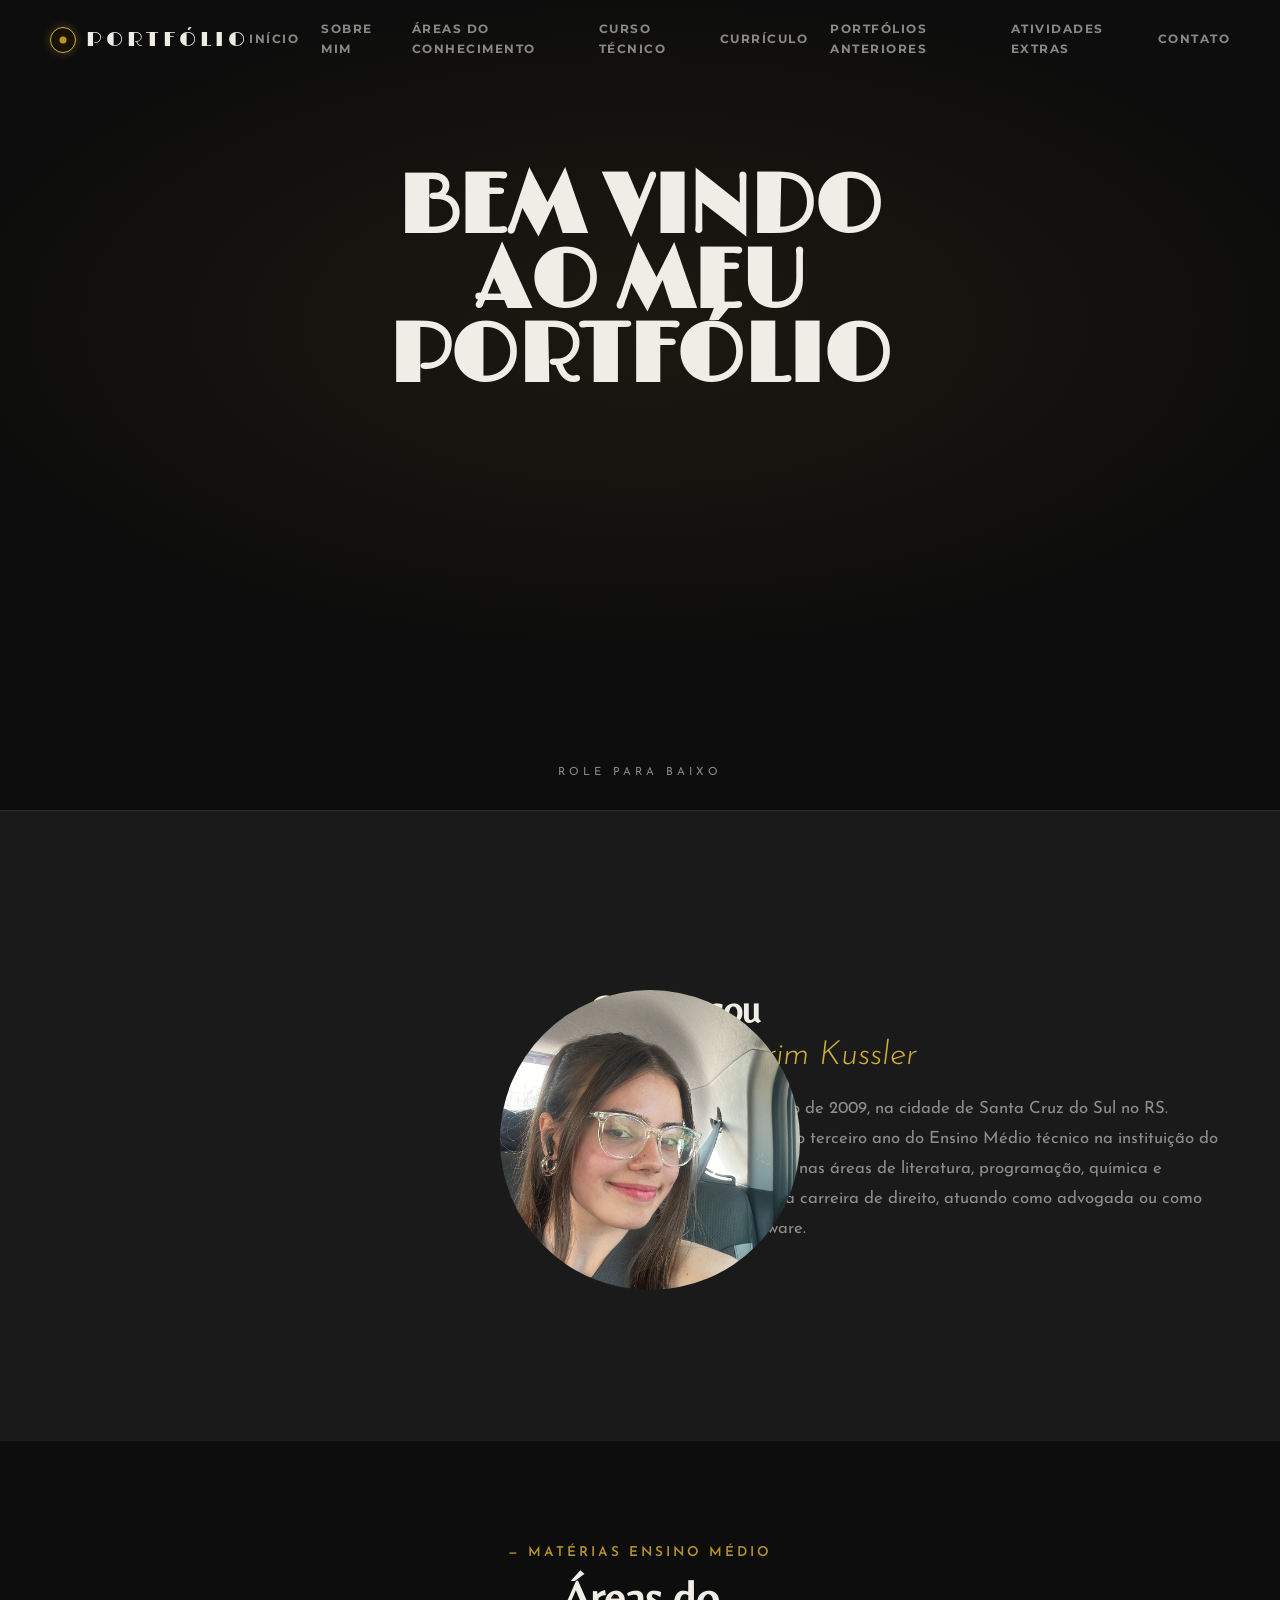
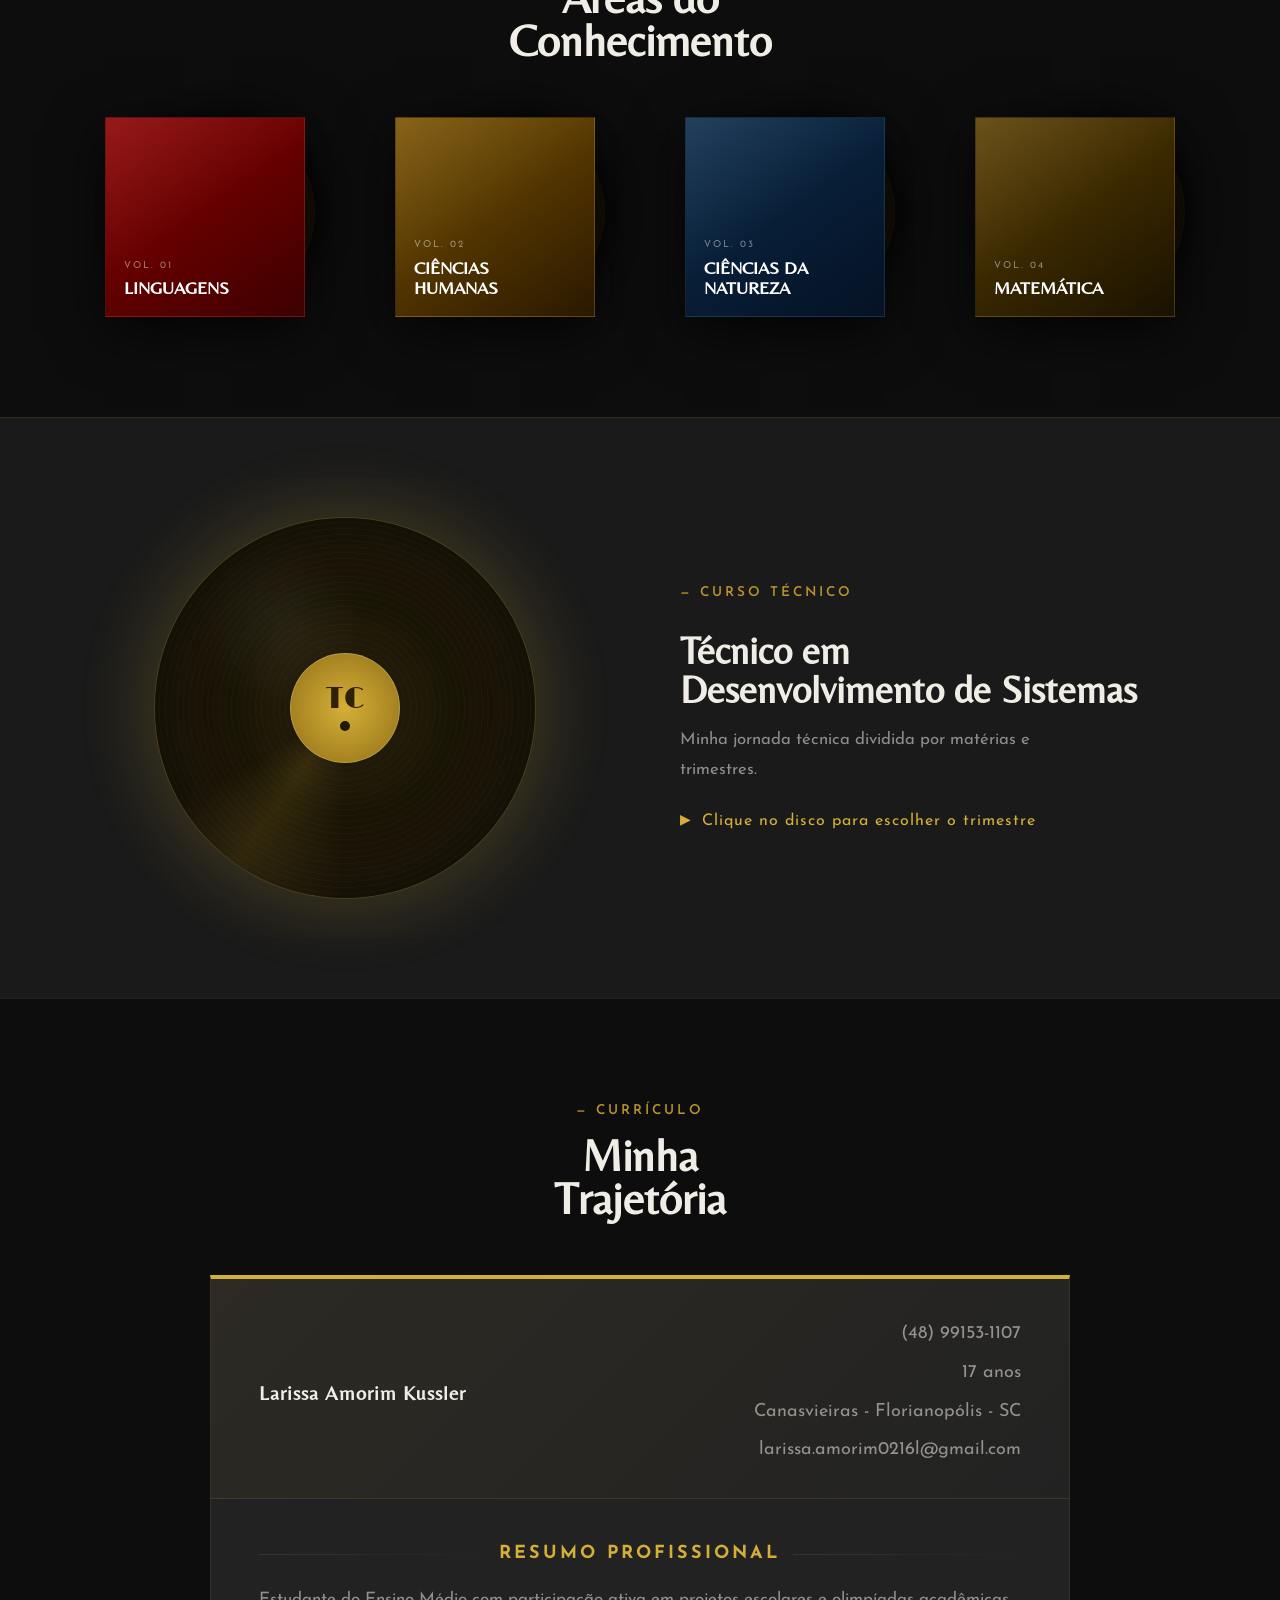
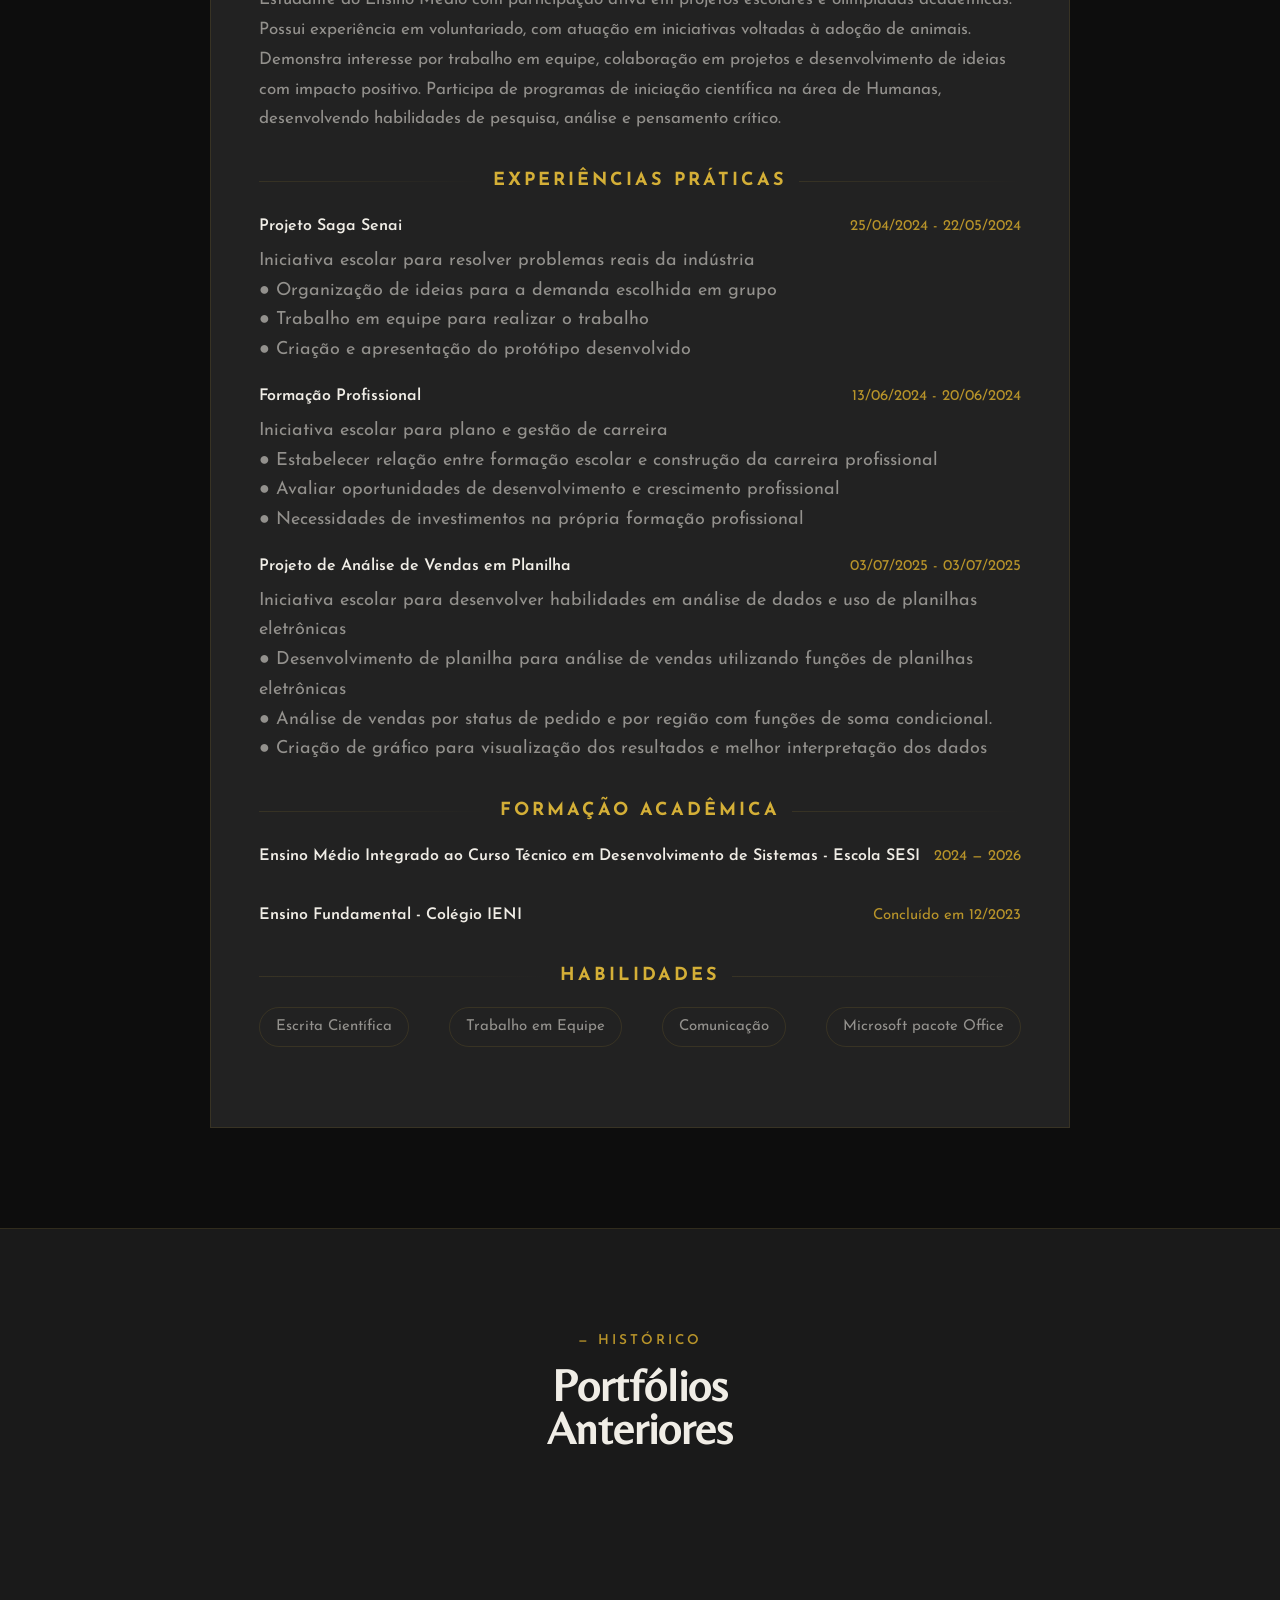
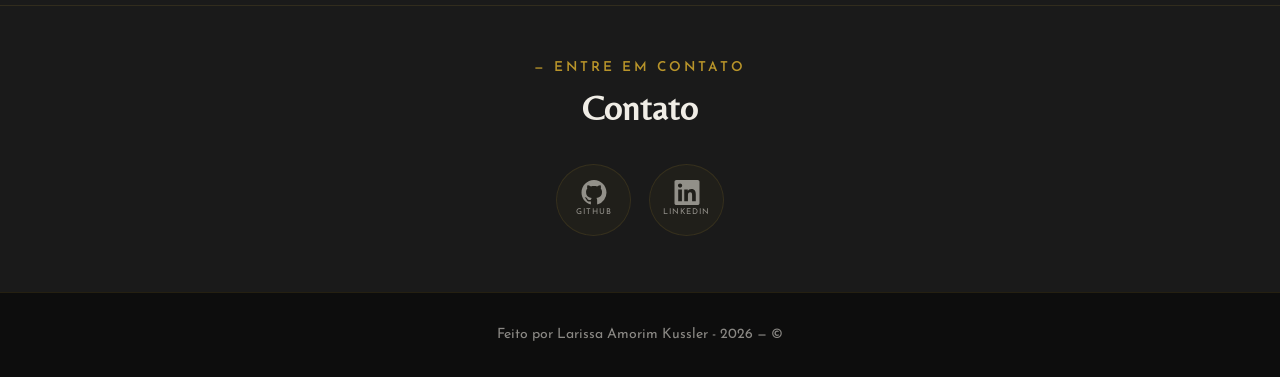
==== commit 05ed5413: "Atualização do portfólio" ====
--- a/index.html
+++ b/index.html
@@ -31,14 +31,24 @@
     </header>
 
 
+    <!-- HERO -->
+    <section id="hero">
+        <div class="hero-content">
+            <h1 class="hero-title">BEM VINDO<br>AO MEU PORTFÓLIO</h1>
+        </div>
+            </div>
+        </div>
+        <div class="hero-scroll-hint">ROLE PARA BAIXO </div>
+    </section>
+
     <!-- SOBRE MIM -->
     <section id="sobre">
         <div class="sobre-left">
         </div>
         <div class="sobre-right">
-            <p class="section-tag">— SOBRE MIM</p>
-            <h2>Olá, eu sou<br><em>Larissa Amorim Kussler</em></h2>
-            <p>Nasci no dia 16 de fevereiro de 2009, na cidade de Santa Cruz do Sul no RS. Atualmente, está cursando o segundo ano do Ensino Médio técnico na instituição do Sesi. Tem interesse nas áreas de literatura, programação, química e história. Pretende seguir na carreira de direito, atuando como advogada ou como desenvolvedora de Software.</p>
+        <img src="foto.jpeg" alt="" style="position: absolute; left: 500PX; width: 300px; height: 300px; border-radius: 70%; object-fit: cover; ">           
+         <h2>Olá, eu sou<br><em>Larissa Amorim Kussler</em></h2>
+            <p>Nasci no dia 16 de fevereiro de 2009, na cidade de Santa Cruz do Sul no RS. Atualmente, está cursando o terceiro ano do Ensino Médio técnico na instituição do SESI/SENAI. Tem interesse nas áreas de literatura, programação, química e história. Pretende seguir na carreira de direito, atuando como advogada ou como desenvolvedora de Software.</p>
             </div>
         </div>
     </section>
@@ -249,7 +259,7 @@
 
     <footer>
         <div class="footer-inner">
-            <p>Feito por Larissa Amorim Kussler &#9834; 2026 — &copy; </p>
+            <p>Feito por Larissa Amorim Kussler - 2026 — &copy; </p>
         </div>
     </footer>
 
@@ -273,6 +283,7 @@
             </nav>
         </div>
         <button class="ov-back-btn" id="close-trim-escolha">&#8592; VOLTAR</button>
+        <a href="#hero" onclick="closeAllOverlays()" class="ov-home-link">&#8595; VOLTAR PARA O INÍCIO</a>
         <div class="trim-escolha-content">
             <p class="section-tag" style="text-align:center;margin-bottom:12px">— CURSO TÉCNICO</p>
             <h2 class="trim-escolha-title">ESCOLHA O TRIMESTRE</h2>
@@ -289,27 +300,29 @@
                     </div>
                     <p class="trim-disc-label-text">1° TRIMESTRE</p>
                 </div>
-                <div class="trim-disc-item" data-trim="2">
+                <div class="trim-disc-item trim-disc-locked" data-trim="2">
                     <div class="trim-disc">
                         <div class="tdisc-grooves"></div>
                         <div class="tdisc-groove-highlight"></div>
-                        <div class="trim-disc-label-center" style="background:radial-gradient(circle,#C9A95C,#8B6914)">
+                        <div class="trim-disc-label-center" style="background:radial-gradient(circle,#444,#222)">
                             <span class="trim-disc-num">02</span>
                             <div class="trim-disc-hole"></div>
                         </div>
                     </div>
                     <p class="trim-disc-label-text">2° TRIMESTRE</p>
-                </div>
-                <div class="trim-disc-item" data-trim="3">
+                    <span class="trim-disc-badge">EM ANDAMENTO</span>
+                </div>
+                <div class="trim-disc-item trim-disc-locked" data-trim="3">
                     <div class="trim-disc">
                         <div class="tdisc-grooves"></div>
                         <div class="tdisc-groove-highlight"></div>
-                        <div class="trim-disc-label-center" style="background:radial-gradient(circle,#D4AF37,#8B6914)">
+                        <div class="trim-disc-label-center" style="background:radial-gradient(circle,#444,#222)">
                             <span class="trim-disc-num">03</span>
                             <div class="trim-disc-hole"></div>
                         </div>
                     </div>
                     <p class="trim-disc-label-text">3° TRIMESTRE</p>
+                    <span class="trim-disc-badge">EM ANDAMENTO</span>
                 </div>
             </div>
         </div>
@@ -394,20 +407,30 @@
                 <a href="#contato" onclick="closeAllOverlays()">CONTATO</a>
             </nav>
         </div>
-        <button class="ov-back-btn" id="close-atividade">&#8592; VOLTAR</button>
+        <!-- X: fecha apenas este overlay e volta para matérias (página anterior) -->
+        <button class="ov-close-x" id="close-atividade-x" title="Voltar para matérias">&#8592; </button>
+        <!-- Voltar para o início -->
         <div class="atv-carousel-layout">
             <button class="atv-nav-btn" id="atv-prev">&#8249;</button>
             <div class="atv-slide-wrap">
                 <div class="atv-slide" id="atv-slide">
                     <div class="atv-header">
-                        <span class="atv-tag" id="atv-tag">ATIVIDADE 01</span>
+                        <p class="atv-tag" id="atv-tag">ATIVIDADE 01</p>
                         <h2 class="atv-title" id="atv-title">S.A. MODELAGEM DE SISTEMAS</h2>
                         <p class="atv-desc" id="atv-desc">Desenvolvi o diagrama de Casos de Uso do sistema segundo as regras de modelagem orientada a objetos.</p>
                     </div>
                     <div class="atv-image-area">
                         <div class="atv-image-placeholder">
-                            <span>Imagem da Atividade</span>
-                            <small>Adicione sua imagem aqui</small>
+                           <div class="sub-container-da-imagem" style="position: relative; width: 100%; height: 0; padding-top: 56.25%; overflow: hidden; border-radius: 8px;">
+  <iframe loading="lazy" style="position: absolute; width: 100%; height: 100%; top: 0; left: 0; border: none; padding: 0; margin: 0;" 
+    src="https://www.canva.com/design/DAHHzzkFiGE/0PovBXwvNQzaDWsAE7fESw/view?embed" allowfullscreen="allowfullscreen" allow="fullscreen">
+  </iframe>
+</div>
+<div style="margin-top: 10px; font-size: 0.9rem;">
+  <a href="https://www.canva.com/design/DAHHzzkFiGE/0PovBXwvNQzaDWsAE7fESw/view" target="_blank" rel="noopener" style="color: #d4af37; text-decoration: underline;">
+    Grand Prix - Portfólio
+  </a> de Larissa Amorim
+</div>
                         </div>
                     </div>
                 </div>
@@ -415,7 +438,7 @@
             <button class="atv-nav-btn" id="atv-next">&#8250;</button>
         </div>
         <div class="atv-footer">
-            <div class="atv-counter" id="atv-counter">1 / 6</div>
+            <div class="atv-counter" id="atv-counter">1 / 2</div>
             <div class="atv-dots-row" id="atv-dots"></div>
         </div>
     </div>
@@ -442,8 +465,6 @@
             <div class="player-left">
                 <div class="player-cover-wrap">
                     <div class="player-vinyl" id="player-vinyl">
-                        <div class="vinyl-grooves"></div>
-                        <div class="vinyl-groove-highlight"></div>
                         <div class="player-vinyl-label" id="player-vinyl-label"></div>
                     </div>
                     <div class="player-sleeve" id="player-sleeve"></div>
--- a/style.css
+++ b/style.css
@@ -1,5 +1,3 @@
-
-
 /* ═══════════════════════════════════════════════
    VARIÁVEIS & RESET
 ═══════════════════════════════════════════════ */
@@ -112,12 +110,12 @@
    HERO
 ═══════════════════════════════════════════════ */
 #hero {
-    min-height:100vh;
+    min-height: 90vh;
     display:flex; flex-direction:column;
-    align-items:center; justify-content:flex-start;
+    align-items:center; justify-content:center;
     position:relative; overflow:hidden;
     text-align:center;
-    padding:0 60px;
+    padding:0 0px;
     background:var(--bg);
 }
 #hero::before {
@@ -126,12 +124,15 @@
     background:radial-gradient(ellipse 80% 60% at 50% 40%, rgba(212,175,55,.07) 0%, transparent 70%);
     pointer-events:none;
 }
+
+/* Bloco de texto: centralizado verticalmente, empurrado ligeiramente para cima */
 .hero-content {
     position:relative; z-index:2;
     display:flex; flex-direction:column;
     align-items:center;
-    padding-top:clamp(110px, 16vh, 160px);
-    max-width:860px;
+    /* Leve margem negativa para compensar o disco abaixo e manter o título no centro visual */
+    margin-bottom: clamp(180px, 24vh, 280px);
+    max-width:8px;
 }
 .hero-tag {
     font-family:var(--font-body);
@@ -151,18 +152,20 @@
     font-size:1.05rem;
 }
 
-/* Disco hero: metade visível emergindo da base */
+/* Disco: metade visível emergindo da base, centralizado */
 .hero-vinyl-wrap {
-    position:relative; z-index:1;
-    width:100%; display:flex; justify-content:center;
-    margin-top:48px;
-    height:clamp(220px,28vh,340px);
-    overflow:hidden; flex-shrink:0;
+    position:absolute;
+    bottom:0; left:50%; transform:translateX(-50%);
+    z-index:1;
+    width:clamp(400px, 65vw, 680px);
+    height:clamp(200px, 32vh, 340px);
+    overflow:hidden;
 }
 .vinyl-hero-disc {
-    width:620px; height:620px; border-radius:50%;
+    width:100%; aspect-ratio:1;
+    border-radius:50%;
     position:absolute;
-    bottom:-50%; left:50%;
+    bottom:0; left:50%;
     transform:translateX(-50%);
     background:
         radial-gradient(circle at 32% 28%, rgba(255,255,255,.06) 0%, transparent 25%),
@@ -193,7 +196,8 @@
 }
 .vinyl-label {
     position:absolute; top:50%; left:50%; transform:translate(-50%,-50%);
-    width:150px; height:150px; border-radius:50%;
+    width:clamp(110px,18%,160px); height:clamp(110px,18%,160px);
+    border-radius:50%;
     background:radial-gradient(circle, #2a1e00, #1a1200);
     border:1px solid rgba(212,175,55,.4);
     display:flex; flex-direction:column;
@@ -203,7 +207,7 @@
 .vlabel-rpm { font-family:var(--font-display); font-size:1.6rem; color:var(--gold); }
 .vlabel-sub  { font-size:.55rem; letter-spacing:3px; color:var(--muted); font-family:var(--font-body); }
 .vlabel-hole { width:10px; height:10px; border-radius:50%; background:var(--bg); border:1px solid rgba(212,175,55,.3); margin-top:6px; }
- 
+
 @keyframes vinylSpin {
     from { transform:translateX(-50%) rotate(0deg); }
     to   { transform:translateX(-50%) rotate(360deg); }
@@ -662,15 +666,24 @@
 #contato { padding:60px 60px; background:var(--bg2); border-top:1px solid var(--border); }
 .social-circles { display:flex; gap:28px; justify-content:center; padding:24px 0; }
 .social-circle {
-    width:96px; height:96px; border-radius:50%;
+    width:120px;
+    height:120px;
+    border-radius:50%;
     border:1px solid var(--border);
-    display:flex; flex-direction:column;
-    align-items:center; justify-content:center; gap:8px;
-    color:var(--muted); text-decoration:none;
-    transition:all .35s; background:rgba(212,175,55,.03);
-}
-.social-circle svg  { width:20px; height:20px; }
-.social-circle span { font-family:var(--font-body); font-size:.62rem; letter-spacing:2px; text-transform:uppercase; }
+
+    display:flex;
+    flex-direction:column;
+    align-items:center;
+    justify-content:center;
+    gap:8px;
+
+    color:var(--muted);
+    text-decoration:none;
+    transition:all .35s;
+    background:rgba(212,175,55,.03);
+}
+.social-circle svg  { width:28px; height:28px; }
+.social-circle span { font-family:var(--font-body); font-size:.6rem; letter-spacing:2px; text-transform:uppercase; }
 .social-circle:hover {
     border-color:var(--gold); color:var(--gold);
     transform:translateY(-6px);
@@ -711,6 +724,7 @@
         repeating-linear-gradient(-35deg, transparent, transparent 80px, rgba(212,175,55,.015) 80px, rgba(212,175,55,.015) 81px),
         repeating-linear-gradient(55deg, transparent, transparent 120px, rgba(212,175,55,.01) 120px, rgba(212,175,55,.01) 121px);
 }
+/* ── botão X de fechar — canto superior direito ── */
 #close-trim-escolha {
     position:absolute; top:28px; right:40px; z-index:10;
     width:44px; height:44px; border-radius:50%;
@@ -721,10 +735,52 @@
 }
 #close-trim-escolha:hover { border-color:var(--gold); color:var(--gold); }
 
+/* ── botão VOLTAR: centralizado abaixo da navbar ── */
+.ov-back-btn {
+    position:absolute;
+    top:80px;
+    left:50%;
+    transform:translateX(-50%);
+    z-index:10;
+    background:transparent;
+    border:1px solid rgba(212,175,55,.22);
+    color:var(--muted);
+    padding:9px 28px;
+    border-radius:100px;
+    cursor:pointer;
+    font-size:.68rem;
+    letter-spacing:2px;
+    font-family:var(--font-btn);
+    font-weight:700;
+    text-transform:uppercase;
+    transition:all .3s;
+    white-space:nowrap;
+}
+.ov-back-btn:hover { border-color:var(--gold); color:var(--gold); }
+
+/* ── link "voltar para o início" — alinhado ao centro ── */
+.ov-home-link {
+    position:absolute;
+    top:128px;
+    left:50%;
+    transform:translateX(-50%);
+    z-index:10;
+    color:rgba(212,175,55,.4);
+    font-size:.6rem;
+    letter-spacing:3px;
+    text-decoration:none;
+    text-transform:uppercase;
+    transition:color .2s;
+    white-space:nowrap;
+}
+.ov-home-link:hover { color:var(--gold); }
+
 .trim-escolha-content {
     position:relative; z-index:2;
     display:flex; flex-direction:column; align-items:center;
-    padding:40px;
+    justify-content:center;
+    padding:20px 40px 40px;
+    /* sem min-height — o overlay pai já é flex center */
 }
 .trim-escolha-title {
     font-family:var(--font-display);
@@ -739,17 +795,26 @@
     -webkit-mask-image:url("data:image/svg+xml,%3Csvg xmlns='http://www.w3.org/2000/svg' viewBox='0 0 240 14'%3E%3Cpath d='M0 7 Q15 2 30 7 Q45 12 60 7 Q75 2 90 7 Q105 12 120 7 Q135 2 150 7 Q165 12 180 7 Q195 2 210 7 Q225 12 240 7' stroke='white' stroke-width='2' fill='none'/%3E%3C/svg%3E");
     mask-size:cover; -webkit-mask-size:cover;
 }
+
+/* ── linha de discos: espaçamento equilibrado ── */
 .trim-discs-row {
-    display:flex; gap:80px; align-items:flex-start;
+    display:flex;
+    gap:clamp(40px, 8vw, 100px);
+    align-items:flex-start;
+    justify-content:center;
+    flex-wrap:wrap;
 }
 .trim-disc-item {
-    display:flex; flex-direction:column; align-items:center; gap:20px;
+    display:flex; flex-direction:column; align-items:center; gap:24px;
     cursor:pointer; transition:transform .3s;
 }
-.trim-disc-item:hover { transform:translateY(-12px); }
+.trim-disc-item:hover { transform:translateY(-14px); }
+
+/* ── discos maiores e mais visíveis ── */
 .trim-disc {
-    width:220px; height:220px; border-radius:50%;
-    position:relative;
+    width:clamp(200px, 22vw, 280px);
+    height:clamp(200px, 22vw, 280px);
+    border-radius:50%; position:relative;
     background:
         radial-gradient(circle at 33% 28%, rgba(255,255,255,.06) 0%, transparent 22%),
         radial-gradient(circle at 50% 50%,
@@ -766,17 +831,24 @@
 }
 .trim-disc-label-center {
     position:absolute; top:50%; left:50%; transform:translate(-50%,-50%);
-    width:80px; height:80px; border-radius:50%;
+    width:clamp(76px, 8vw, 100px);
+    height:clamp(76px, 8vw, 100px);
+    border-radius:50%;
     display:flex; flex-direction:column;
-    align-items:center; justify-content:center; gap:4px;
+    align-items:center; justify-content:center; gap:5px;
     border:1px solid rgba(255,255,255,.2);
 }
-.trim-disc-num { font-family:var(--font-display); font-size:1.8rem; color:#fff; line-height:1; }
-.trim-disc-hole { width:9px; height:9px; border-radius:50%; background:rgba(0,0,0,.6); }
+.trim-disc-num {
+    font-family:var(--font-display);
+    font-size:clamp(1.6rem, 3vw, 2.4rem);
+    color:#fff; line-height:1;
+}
+.trim-disc-hole { width:10px; height:10px; border-radius:50%; background:rgba(0,0,0,.6); }
 .trim-disc-label-text {
     font-family:var(--font-btn);
-    font-size:.72rem; font-weight:700;
-    letter-spacing:3px; color:var(--fg); text-transform:uppercase;
+    font-size:clamp(.72rem, 1vw, .88rem);
+    font-weight:700; letter-spacing:3px;
+    color:var(--fg); text-transform:uppercase;
 }
 
 /* ═══════════════════════════════════════════════
@@ -904,78 +976,105 @@
     align-items:center; justify-content:center;
     transition:opacity .5s, visibility .5s;
 }
+
+/* botão ← VOLTAR: centralizado, bem visível */
 #close-atividade {
-    position:absolute; top:24px; right:36px; z-index:10;
-    width:44px; height:44px; border-radius:50%;
-    background:transparent; border:1px solid rgba(212,175,55,.25);
-    color:var(--muted); font-size:1rem; cursor:pointer;
+    position:absolute;
+    top:80px; left:50%; transform:translateX(-50%);
+    z-index:10;
+    background:transparent;
+    border:1px solid rgba(212,175,55,.28);
+    color:var(--muted); padding:10px 32px; border-radius:100px;
+    cursor:pointer; font-size:.72rem; letter-spacing:2px;
+    transition:all .3s; font-family:var(--font-btn); font-weight:700;
+    white-space:nowrap;
+    display:flex; align-items:center; gap:8px;
+}
+#close-atividade:hover { border-color:var(--gold); color:var(--gold); }
+
+/* ── link "Voltar para o Início" dentro do overlay atividade ── */
+#atividade-overlay .ov-home-link {
+    position:absolute;
+    top:130px; left:50%; transform:translateX(-50%);
+    z-index:10;
+    color:rgba(212,175,55,.35);
+    font-size:.6rem; letter-spacing:3px;
+    text-decoration:none; text-transform:uppercase;
+    transition:color .2s; white-space:nowrap;
+}
+#atividade-overlay .ov-home-link:hover { color:var(--gold); }
+
+/* botão X: maior, canto superior direito, bem visível */
+.ov-close-x {
+    position:absolute;
+    top:20px; right:280000px; z-index:10;
+    background:rgba(212,175,55,.08);
+    border:1px solid rgba(212,175,55,.35);
+    color:var(--gold);
+    width:48px; height:48px; border-radius:50%;
+    font-size:1.1rem; cursor:pointer;
+    display:flex; align-items:center; justify-content:center;
+    transition:all .25s; line-height:1;
+}
+.ov-close-x:hover { background:rgba(212,175,55,.2); border-color:var(--gold); transform:scale(1.08); }
+
+.atv-carousel-layout {
+    display:flex; align-items:center; gap:clamp(16px, 3vw, 48px);
+    width:100%; max-width:1200px;
+    padding:0 clamp(20px, 5vw, 60px);
+    margin-top:30px;
+}
+.atv-nav-btn {
+    flex-shrink:0;
+    width:clamp(48px, 7vw, 64px); height:clamp(48px, 7vw, 64px);
+    border-radius:50%;
+    border:1px solid var(--border); background:var(--bg3);
+    color:var(--gold); font-size:clamp(1.6rem, 2.5vw, 2.2rem);
+    cursor:pointer;
     display:flex; align-items:center; justify-content:center;
     transition:all .3s; font-family:var(--font-btn);
 }
-#close-atividade:hover { border-color:var(--gold); color:var(--gold); }
-
-.atv-carousel-layout {
-    display:flex; align-items:center; gap:32px;
-    width:100%; max-width:1100px; padding:0 40px;
-}
-.atv-nav-btn {
-    flex-shrink:0; width:56px; height:56px; border-radius:50%;
-    border:1px solid var(--border); background:var(--bg3);
-    color:var(--gold); font-size:2rem; cursor:pointer;
-    display:flex; align-items:center; justify-content:center;
-    transition:all .3s; font-family:var(--font-btn);
-}
 .atv-nav-btn:hover { background:var(--gold); color:#000; border-color:var(--gold); }
 
-.atv-slide-wrap {
-    flex:1; overflow:hidden;
-}
+.atv-slide-wrap { flex:1; overflow:hidden; }
 .atv-slide {
-    display:grid; grid-template-columns:1fr 1.4fr; gap:48px;
-    align-items:center;
-}
-.atv-header { display:flex; flex-direction:column; gap:14px; }
+    display:grid; grid-template-columns:1fr 1.5fr;
+    gap:clamp(28px, 5vw, 64px); align-items:center;
+}
+.atv-header { display:flex; flex-direction:column; gap:18px; }
 .atv-tag {
-    font-family:var(--font-btn);
-    font-size:.72rem; font-weight:700;
+    font-family:var(--font-btn); font-size:.75rem; font-weight:700;
     letter-spacing:3px; color:var(--gold2); text-transform:uppercase;
 }
 .atv-title {
     font-family:var(--font-section);
-    font-size:2.2rem; color:var(--fg); line-height:1.1;
+    font-size:clamp(1.6rem, 3vw, 2.6rem);
+    color:var(--fg); line-height:1.1;
 }
 .atv-desc {
-    font-family:var(--font-body);
-    font-size:1rem; color:var(--muted); line-height:1.75;
+    font-family:var(--font-body); font-size:1rem;
+    color:var(--muted); line-height:1.8;
 }
 .atv-image-area {
-    aspect-ratio:4/3;
-    border:1px solid var(--border);
-    background:var(--bg3);
+    aspect-ratio:16/10;
+    border:1px solid var(--border); background:var(--bg3);
     display:flex; align-items:center; justify-content:center;
-    border-radius:4px; overflow:hidden;
+    border-radius:6px; overflow:hidden; width:100%;
 }
 .atv-image-placeholder {
-    display:flex; flex-direction:column; align-items:center; gap:8px;
+    display:flex; flex-direction:column; align-items:center; gap:10px;
     color:var(--muted); font-family:var(--font-body);
 }
-.atv-image-placeholder span { font-size:1rem; letter-spacing:2px; text-transform:uppercase; }
-.atv-image-placeholder small { font-size:.75rem; opacity:.6; }
+.atv-image-placeholder span  { font-size:1rem; letter-spacing:2px; text-transform:uppercase; }
+.atv-image-placeholder small { font-size:.78rem; opacity:.55; }
 
 .atv-footer {
     position:absolute; bottom:32px;
-    display:flex; flex-direction:column; align-items:center; gap:12px;
-}
-.atv-counter {
-    font-family:var(--font-body);
-    font-size:.8rem; letter-spacing:2px; color:var(--muted);
-}
+    display:flex; flex-direction:column; align-items:center; gap:14px;
+}
+.atv-counter { font-family:var(--font-body); font-size:.8rem; letter-spacing:2px; color:var(--muted); }
 .atv-dots-row { display:flex; gap:8px; }
-.atv-dot {
-    width:8px; height:8px; border-radius:50%;
-    background:var(--border); border:none; cursor:pointer;
-    transition:all .3s; padding:0;
-}
+.atv-dot { width:8px; height:8px; border-radius:50%; background:var(--border); border:none; cursor:pointer; transition:all .3s; padding:0; }
 .atv-dot.active { background:var(--gold); transform:scale(1.3); }
 
 /* ═══════════════════════════════════════════════
@@ -1184,7 +1283,7 @@
 
 /* Afastar conteúdo dos overlays para não ficar atrás do navbar + botão */
 #trimestre-escolha-overlay .trim-escolha-content {
-    padding-top: 148px;
+    padding-top: 20px; /* overlay é flex-center, não precisa de padding alto */
 }
 #atividade-overlay .atv-carousel-layout { margin-top: 80px; }
 #album-overlay .player-left     { padding-top: 90px; }
@@ -1997,4 +2096,109 @@
 .info-group h3 { font-family: var(--font-btn); font-size: 0.9rem; color: var(--gold); margin-bottom: 10px; }
 .info-group p { color: var(--muted); line-height: 1.6; font-size: 1rem; }
 
-@keyframes spin { 100% { transform: rotate(360deg); } }+@keyframes spin { 100% { transform: rotate(360deg); } }
+/* ══════════════════════════════════════════════
+   CORREÇÃO 2 — FONTES MENORES / PROPORCIONAIS
+══════════════════════════════════════════════ */
+.hero-title                    { font-size: clamp(3rem, 6.5vw, 6.5rem) !important; }
+.tecnico-hero-title            { font-size: clamp(1.6rem, 3vw, 2.6rem) !important; }
+.trim-escolha-title            { font-size: clamp(1.6rem, 2.8vw, 2.4rem) !important; }
+.mats-selected-title           { font-size: 1.2rem !important; }
+.atv-title                     { font-size: clamp(1.3rem, 2.5vw, 2rem) !important; }
+.sobre-right h2                { font-size: clamp(1.6rem, 3vw, 2.6rem) !important; }
+.sobre-right h2 em             { font-size: clamp(1.4rem, 2.6vw, 2.2rem) !important; }
+.section-header h2             { font-size: clamp(1.8rem, 3.5vw, 3rem) !important; }
+.resume-name                   { font-size: 1.25rem !important; }
+.player-title, #player-title   { font-size: clamp(1.6rem, 3vw, 2.8rem) !important; }
+.trim-disc-num                 { font-size: 1.6rem !important; }
+
+/* ══════════════════════════════════════════════
+   CORREÇÃO 3a — BOTÃO X NO OVERLAY ATIVIDADE
+══════════════════════════════════════════════ */
+.ov-close-x {
+    position: absolute;
+    top: 76px; left: 32px;   /* ESQUERDA */
+    background: transparent;
+    border: 1px solid rgba(212,175,55,.25);
+    color: var(--gold);
+    width: 38px; height: 38px;
+    border-radius: 50%;
+    font-size: 1rem;
+    cursor: pointer;
+    display: flex; align-items: center; justify-content: center;
+    transition: all .25s;
+    z-index: 210;
+    line-height: 1;
+}
+.ov-close-x:hover { background: rgba(212,175,55,.15); border-color: var(--gold); }
+
+/* ══════════════════════════════════════════════
+   CORREÇÃO 3b — LINK "VOLTAR PARA O INÍCIO"
+══════════════════════════════════════════════ */
+.ov-home-link {
+    display: block;
+    position: fixed;
+    top: 115px;
+    left: 135px;
+    color: rgba(212,175,55,.45);
+    font-size: .65rem;
+    letter-spacing: 1px;
+    text-decoration: none;
+    text-transform: uppercase;
+    transition: color .2s;
+    z-index: 210;
+}
+.ov-home-link:hover { color: var(--gold); }
+
+/* ══════════════════════════════════════════════
+   CORREÇÃO 4 — DISCOS BLOQUEADOS + BADGE
+══════════════════════════════════════════════ */
+.trim-disc-locked {
+    opacity: .45;
+    pointer-events: none;
+    cursor: default;
+}
+.trim-disc-badge {
+    display: block;
+    margin-top: 10px;
+    padding: 3px 12px;
+    border: 1px solid rgba(212,175,55,.3);
+    border-radius: 100px;
+    font-size: .58rem;
+    letter-spacing: 2px;
+    color: rgba(212,175,55,.6);
+    text-transform: uppercase;
+    text-align: center;
+    font-family: var(--font-body);
+}
+
+/* ══════════════════════════════════════════════
+   CORREÇÃO 5 — CONTATO MENOR + ÍCONES MENORES
+══════════════════════════════════════════════ */
+#contato { padding: 50px 5% 40px !important; }
+#contato .section-header { margin-bottom: 24px !important; }
+#contato h2 { font-size: clamp(1.5rem, 2.8vw, 2.2rem) !important; }
+
+.social-circles {
+    display: flex !important;
+    gap: 18px !important;
+    justify-content: center !important;
+    flex-wrap: wrap !important;
+    padding: 15px 0 16px !important;
+}
+.social-circle {
+    width: 75px !important;
+    height: 72px !important;
+    border-radius: 50% !important;
+    flex-direction: column !important;
+    gap: 1px !important;
+}
+.social-circle svg {
+    width: 240px !important;
+    height: 25px !important;
+}
+.social-circle span {
+    font-size: .50rem !important;
+    letter-spacing: 1px !important;
+}
+
